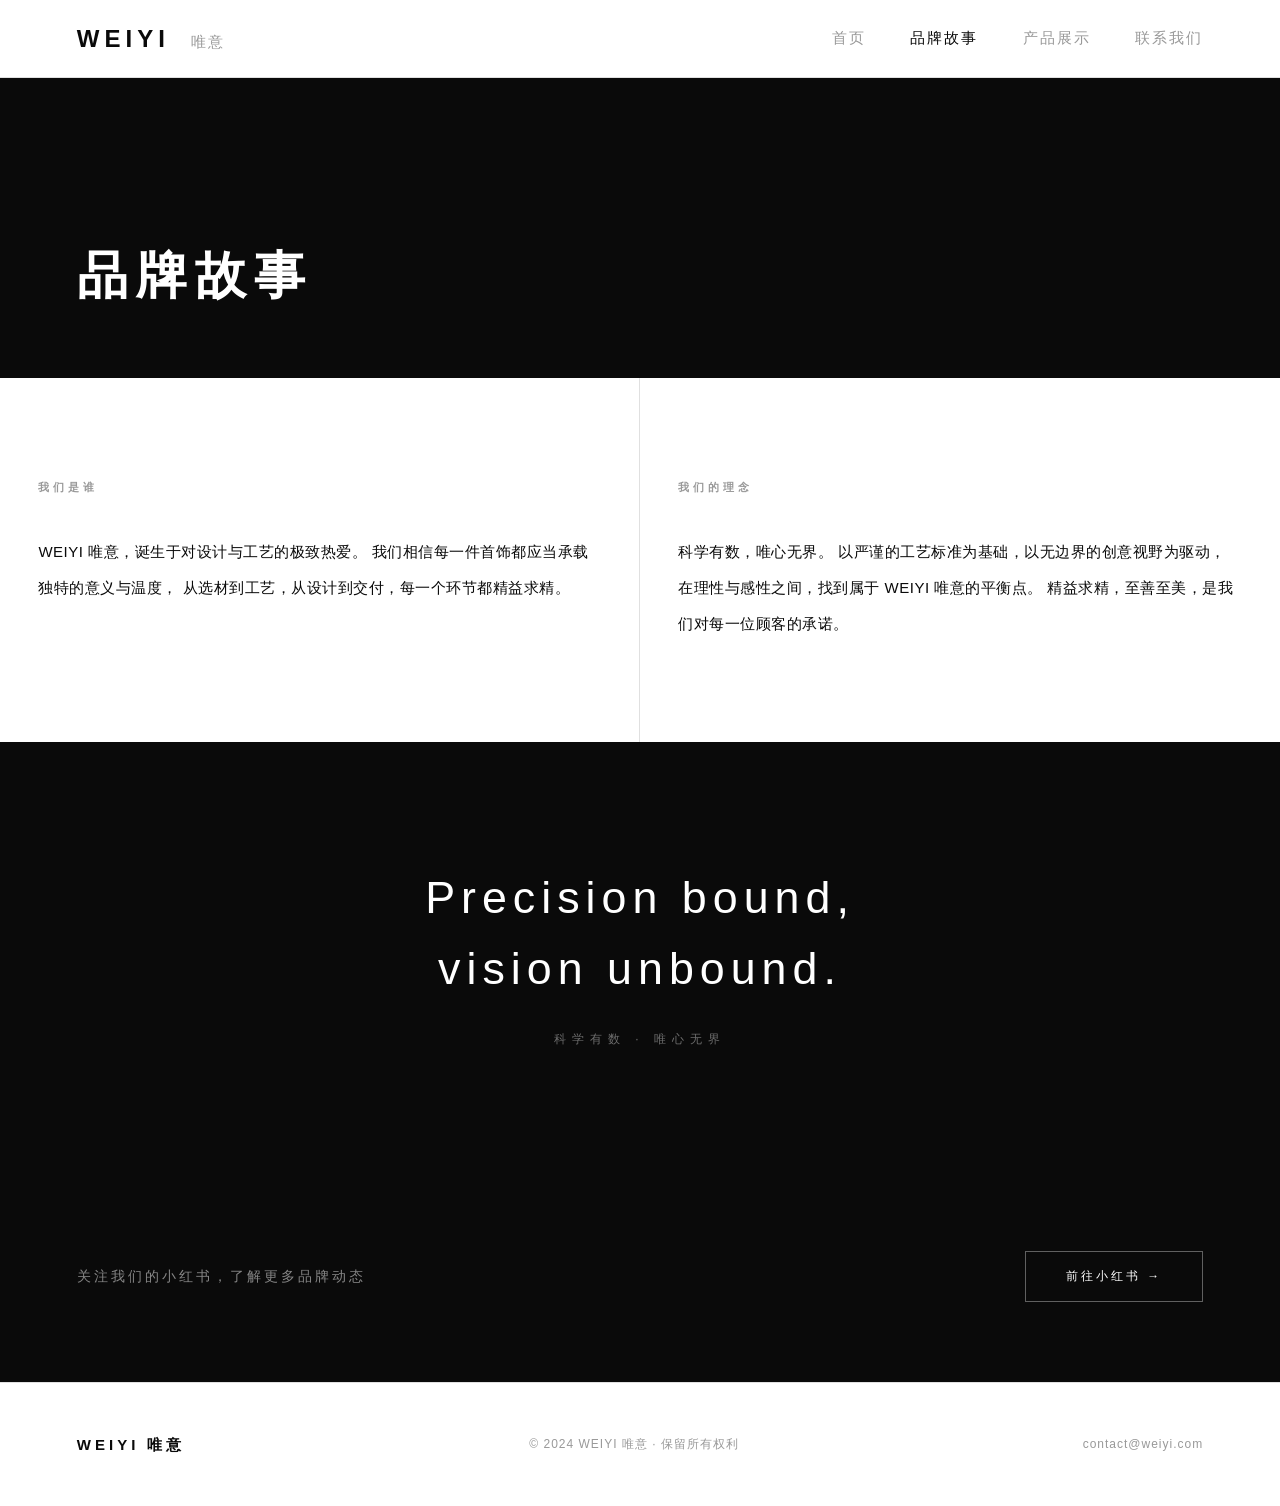
==== about.html @ a1d5ecdc "Add files via upload" ====
<!DOCTYPE html>
<html lang="zh-CN">
<head>
  <meta charset="UTF-8" />
  <meta name="viewport" content="width=device-width, initial-scale=1.0" />
  <title>品牌故事 | WEIYI 唯意</title>
  <link rel="stylesheet" href="style.css" />
</head>
<body>


  <!-- ============================================================
    导航栏
    注意：当前页为"品牌故事"，因此 about.html 的链接保留 class="active"
    其余页面的 <a> 标签不加 active
  ============================================================ -->
  <header class="nav">

    <!-- 品牌 Logo -->
    <div class="nav-logo">WEIYI <em>唯意</em></div>

    <!-- 导航链接组 -->
    <nav class="nav-links">
      <a href="index.html">首页</a>
      <a href="about.html" class="active">品牌故事</a>
      <a href="products.html">产品展示</a>
      <a href="contact.html">联系我们</a>
    </nav>

  </header>


  <main>


    <!-- ============================================================
      页面顶部横幅
      修改页面标题：修改 <h2> 内的文字
      修改背景颜色：在 style.css 的 .page-banner 里修改 background
      修改横幅高度：在 style.css 的 .page-banner 里修改 height
    ============================================================ -->
    <div class="page-banner">
      <h2>品牌故事</h2>
    </div>


    <!-- ============================================================
      品牌故事双栏文字区
      默认两栏：左栏"我们是谁" + 右栏"我们的理念"
      新增栏目：
        1. 在 style.css 的 .about-body 里将
           grid-template-columns: 1fr 1fr
           改为 repeat(3, 1fr) 即可变为三栏
        2. 在此处复制一个完整的 about-col 块并修改内容
      修改文案：直接修改各 <p> 标签内的文字
    ============================================================ -->
    <div class="about-body">

      <!-- 左栏：品牌起源 -->
      <div class="about-col">
        <!-- 栏目小标题，修改为对应主题 -->
        <h3>我们是谁</h3>
        <!-- 正文内容，替换为真实品牌起源文案 -->
        <p>
          WEIYI 唯意，诞生于对设计与工艺的极致热爱。
          我们相信每一件首饰都应当承载独特的意义与温度，
          从选材到工艺，从设计到交付，每一个环节都精益求精。
        </p>
      </div>

      <!-- 右栏：品牌理念 -->
      <div class="about-col">
        <!-- 栏目小标题 -->
        <h3>我们的理念</h3>
        <!-- 正文内容，替换为真实品牌理念文案 -->
        <p>
          科学有数，唯心无界。
          以严谨的工艺标准为基础，以无边界的创意视野为驱动，
          在理性与感性之间，找到属于 WEIYI 唯意的平衡点。
          精益求精，至善至美，是我们对每一位顾客的承诺。
        </p>
      </div>

      <!-- 新增栏目：复制上方一个完整 about-col 块粘贴到此处 -->
      <!-- 同时记得在 style.css 的 .about-body 里调整列数 -->

    </div>


    <!-- ============================================================
      Slogan 视觉强调块
      修改英文 Slogan：修改 <h2> 内的文字
      修改中文副标题：修改 <p> 内的文字
      <br> 标签用于强制换行，可根据文字长度决定是否保留
    ============================================================ -->
    <div class="slogan-block">
      <!-- 英文主 Slogan -->
      <h2>
        Precision bound,<br>
        vision unbound.
      </h2>
      <!-- 中文对应释义 -->
      <p>科学有数 · 唯心无界</p>
    </div>


    <!-- ============================================================
      小红书引导条
      修改引导文字：修改 <p> 内的文字
      修改跳转链接：修改 <a> 的 href 属性
    ============================================================ -->
    <div class="xhs-strip">
      <p>关注我们的小红书，了解更多品牌动态</p>
      <a href="https://www.xiaohongshu.com/user/profile/63bbd09d00000000260107a7"
         target="_blank">
        前往小红书 →
      </a>
    </div>


  </main>


  <!-- ============================================================
    页脚
    修改版权年份：修改 © 后面的年份
    修改联系方式：修改最后一个 <div> 内的文字
  ============================================================ -->
  <footer class="footer">
    <div class="footer-logo">WEIYI 唯意</div>
    <div>© 2024 WEIYI 唯意 · 保留所有权利</div>
    <!-- 替换为真实联系方式 -->
    <div>contact@weiyi.com</div>
  </footer>


</body>
</html>
---- style.css ----
/* ============================================================
   WEIYI 唯意 | 品牌官网样式表
   风格：黑银冷峻 · 极简高级 · 首饰品牌
   使用说明：所有颜色、字体、间距均通过顶部变量统一控制，
   修改时只需调整 :root 里的变量值即可全站生效
   ============================================================ */


/* ============================================================
   【1】全局变量
   修改这里可以快速调整全站的颜色、字体、导航高度
   ============================================================ */
:root {
  --black: #0a0a0a;          /* 主色：深黑，用于文字、背景、按钮 */
  --white: #ffffff;          /* 纯白，用于背景和反白文字 */
  --gray-light: #f4f4f4;     /* 浅灰，用于卡片背景、区块底色 */
  --gray-mid: #999999;       /* 中灰，用于副标题、占位文字 */
  --gray-border: #e0e0e0;    /* 边框灰，用于分割线和边框 */
  --nav-height: 78px;        /* 导航栏高度，修改这里会同步影响页面偏移 */
  --font: 'Helvetica Neue', Helvetica, 'PingFang SC', sans-serif; /* 全站字体 */
  --ease: all 0.4s ease;     /* 全站统一过渡动画速度，可调整秒数 */
}


/* ============================================================
   【2】基础重置
   清除浏览器默认样式，保证跨浏览器一致性
   ============================================================ */
*, *::before, *::after {
  margin: 0;
  padding: 0;
  box-sizing: border-box; /* 让 padding 不撑大元素宽度 */
}

html {
  scroll-behavior: smooth; /* 页面内锚点跳转时平滑滚动 */
}

body {
  font-family: var(--font);
  color: var(--black);
  background: var(--white);
  line-height: 1.8;
  -webkit-font-smoothing: antialiased; /* 让字体在 Mac 上渲染更细腻 */
}

a {
  text-decoration: none; /* 去掉链接下划线 */
  color: inherit;        /* 链接颜色继承父元素 */
}

img {
  display: block;    /* 去掉图片底部空白间隙 */
  max-width: 100%;   /* 图片不超出容器宽度 */
}

button {
  font-family: var(--font); /* 按钮字体统一 */
  cursor: pointer;
}


/* ============================================================
   【3】导航栏
   固定在页面顶部，始终可见
   修改 --nav-height 变量可同步调整导航栏高度
   ============================================================ */
.nav {
  position: fixed;       /* 固定定位，不随页面滚动 */
  top: 0;
  left: 0;
  width: 100%;
  height: var(--nav-height);
  background: rgba(255, 255, 255, 0.96); /* 半透明白底，配合毛玻璃效果 */
  backdrop-filter: blur(8px);            /* 毛玻璃模糊效果 */
  border-bottom: 1px solid var(--gray-border);
  display: flex;
  align-items: center;
  justify-content: space-between; /* Logo 左，导航链接右 */
  padding: 0 6%;                  /* 左右留白，修改百分比可调整页面边距 */
  z-index: 1000;                  /* 确保导航栏在所有内容之上 */
}

/* 品牌 Logo 文字 */
.nav-logo {
  font-size: 24px;
  font-weight: 700;
  letter-spacing: 5px;   /* 字间距营造高级感，可适当调整 */
  color: var(--black);
  text-transform: uppercase;
}

/* Logo 旁的中文副标题"唯意" */
.nav-logo em {
  font-style: normal;
  font-weight: 300;
  font-size: 15px;
  color: var(--gray-mid);
  letter-spacing: 2px;
  margin-left: 10px;
}

/* 导航链接 */
.nav-links a {
  font-size: 15px;
  letter-spacing: 2px;
  color: var(--gray-mid);
  text-transform: uppercase;
  margin-left: 40px;     /* 链接之间的间距，可调整 */
  transition: var(--ease);
}

/* 导航链接：悬停和当前页高亮 */
.nav-links a:hover,
.nav-links a.active {
  color: var(--black);
}

/* 页面主体向下偏移，避免被固定导航栏遮挡 */
main {
  padding-top: var(--nav-height);
}


/* ============================================================
   【4】首页 · 全屏 Hero Banner
   占满屏幕高度，文字内容靠左下角排列
   替换背景图片：在 .hero-bg 里添加 img 标签即可
   ============================================================ */
.hero {
  position: relative;
  width: 100%;
  height: calc(100vh - var(--nav-height)); /* 减去导航栏高度 */
  background: #1a1a1a;   /* 无图片时的占位背景色，有图片后可删除 */
  display: flex;
  align-items: flex-end; /* 文字内容靠底部排列 */
  overflow: hidden;
}

/* 背景图片容器 */
.hero-bg {
  position: absolute;
  inset: 0;       /* 等同于 top/right/bottom/left 全为 0 */
  overflow: hidden;
}

/* 背景图片样式（有图片时取消注释使用） */
.hero-bg img {
  width: 100%;
  height: 100%;
  object-fit: cover;  /* 图片裁剪填满容器，不变形 */
  opacity: 0.7;       /* 图片透明度，数值越小越暗，可调整 */
}

/* Hero 文字内容区 */
.hero-content {
  position: relative;
  z-index: 2;          /* 确保文字在背景图之上 */
  padding: 0 6% 8%;    /* 底部留白控制文字距底部距离 */
  color: var(--white);
}

/* Hero 主标题 */
.hero-content h1 {
  font-size: clamp(40px, 7vw, 96px); /* 响应式字号：最小40px，最大96px */
  font-weight: 600;
  letter-spacing: 12px;  /* 大字间距，营造品牌张力 */
  text-transform: uppercase;
  line-height: 1.05;
  margin-bottom: 24px;
  color: var(--white);
}

/* Hero 副标题 */
.hero-content p {
  font-size: 13px;
  font-weight: 300;
  letter-spacing: 6px;
  color: rgba(255, 255, 255, 0.55); /* 半透明白色 */
}


/* ============================================================
   【5】首页 · 品牌一句话介绍
   位于 Hero 下方，用于简短说明品牌定位
   修改 max-width 可控制文字最大宽度
   ============================================================ */
.brand-intro {
  padding: 100px 6%; /* 上下留白，营造呼吸感 */
}

.brand-intro p {
  font-size: 20px;
  font-weight: 300;   /* 细体字，配合高级感 */
  line-height: 2.2;
  letter-spacing: 1px;
  color: var(--black);
  max-width: 860px;   /* 限制文字宽度，避免一行太长 */
}


/* ============================================================
   【6】通用区块标题组
   用于各区块顶部的标题 + 英文副标题组合
   在 HTML 中使用 <div class="section-head"> 调用
   ============================================================ */
.section-head {
  padding: 0 6%;
  margin-bottom: 56px; /* 标题与内容之间的间距 */
}

/* 中文主标题 */
.section-head h2 {
  font-size: 13px;
  font-weight: 600;
  letter-spacing: 5px;
  text-transform: uppercase;
  color: var(--black);
  margin-bottom: 6px;
}

/* 英文副标题 */
.section-head span {
  font-size: 12px;
  letter-spacing: 3px;
  color: var(--gray-mid);
}


/* ============================================================
   【7】首页 · 产品轮播图
   支持左右切换和自动轮播
   修改 .carousel-item 的 height 可调整轮播图高度
   ============================================================ */
.carousel-section {
  background: var(--gray-light);
  padding: 80px 0 60px;
}

/* 轮播容器，超出部分隐藏 */
.carousel-wrap {
  position: relative;
  overflow: hidden;
}

/* 轮播滑动轨道，所有图片横向排列 */
.carousel-track {
  display: flex;
  transition: transform 0.6s cubic-bezier(0.77, 0, 0.18, 1); /* 滑动动画曲线 */
  will-change: transform;
}

/* 单张轮播图 */
.carousel-item {
  min-width: 100%;     /* 每张图占满容器宽度 */
  height: 560px;       /* 轮播图高度，可修改 */
  background: #222;    /* 无图片时的占位背景色 */
  display: flex;
  align-items: center;
  justify-content: center;
  color: var(--gray-mid);
  font-size: 13px;
  letter-spacing: 3px;
  flex-shrink: 0;      /* 防止图片被压缩 */
  overflow: hidden;
}

/* 轮播图片样式 */
.carousel-item img {
  width: 100%;
  height: 100%;
  object-fit: cover;
}

/* 轮播控制区：左右按钮 + 指示点 */
.carousel-controls {
  display: flex;
  align-items: center;
  gap: 12px;
  padding: 28px 6% 0;
}

/* 左右切换按钮 */
.carousel-btn {
  width: 48px;
  height: 48px;
  border: 1px solid var(--gray-border);
  background: transparent;
  color: var(--black);
  font-size: 18px;
  display: flex;
  align-items: center;
  justify-content: center;
  transition: var(--ease);
  flex-shrink: 0;
}

/* 按钮悬停效果：反色 */
.carousel-btn:hover {
  background: var(--black);
  color: var(--white);
  border-color: var(--black);
}

/* 指示点容器，靠右对齐 */
.carousel-dots {
  display: flex;
  gap: 8px;
  margin-left: auto; /* 推到最右侧 */
}

/* 单个指示点（线条形） */
.carousel-dots button {
  width: 32px;
  height: 2px;       /* 线条形比圆点更高级 */
  background: var(--gray-border);
  border: none;
  padding: 0;
  transition: var(--ease);
  cursor: pointer;
}

/* 当前激活的指示点 */
.carousel-dots button.active {
  background: var(--black);
}


/* ============================================================
   【8】首页 · 精选产品卡片
   3列网格布局，卡片为竖版比例（4:5）
   新增产品：在 HTML 的 picks-grid 里复制一个 pick-card 即可
   ============================================================ */
.picks-section {
  padding: 100px 6%;
}

/* 3列网格 */
.picks-grid {
  display: grid;
  grid-template-columns: repeat(3, 1fr); /* 3列，修改数字可改变列数 */
  gap: 48px 32px; /* 行间距 列间距 */
}

.pick-card {
  cursor: pointer;
}

/* 产品图片容器，竖版比例 */
.pick-card-thumb {
  width: 100%;
  aspect-ratio: 4 / 5;  /* 竖版比例，适合首饰模特图 */
  background: var(--gray-light);
  overflow: hidden;
  margin-bottom: 20px;
  display: flex;
  align-items: center;
  justify-content: center;
  color: var(--gray-mid);
  font-size: 12px;
  letter-spacing: 2px;
}

/* 产品图片 */
.pick-card-thumb img {
  width: 100%;
  height: 100%;
  object-fit: cover;
  transition: transform 0.8s cubic-bezier(0.2, 0.8, 0.2, 1);
}

/* 悬停时图片缓慢放大 */
.pick-card:hover .pick-card-thumb img {
  transform: scale(1.06);
}

/* 产品名称 */
.pick-card h3 {
  font-size: 14px;
  font-weight: 500;
  letter-spacing: 1px;
  margin-bottom: 6px;
  color: var(--black);
}

/* 产品描述 */
.pick-card p {
  font-size: 12px;
  color: var(--gray-mid);
  letter-spacing: 1px;
}


/* ============================================================
   【9】小红书引导条
   黑底白字，用于引导用户跳转小红书
   修改链接地址：在 HTML 对应的 <a> 标签里修改 href
   ============================================================ */
.xhs-strip {
  background: var(--black);
  padding: 80px 6%;
  display: flex;
  align-items: center;
  justify-content: space-between;
  gap: 40px;
}

/* 引导文字 */
.xhs-strip p {
  font-size: 14px;
  font-weight: 300;
  letter-spacing: 3px;
  color: rgba(255, 255, 255, 0.5);
}

/* 跳转按钮 */
.xhs-strip a {
  display: inline-block;
  padding: 14px 40px;
  border: 1px solid rgba(255, 255, 255, 0.35);
  color: var(--white);
  font-size: 12px;
  letter-spacing: 3px;
  text-transform: uppercase;
  white-space: nowrap;
  transition: var(--ease);
}

/* 按钮悬停：反色 */
.xhs-strip a:hover {
  background: var(--white);
  color: var(--black);
}


/* ============================================================
   【10】页脚
   三列布局：Logo · 版权信息 · 联系方式
   修改内容：在 HTML 对应的 footer 标签里修改文字
   ============================================================ */
.footer {
  border-top: 1px solid var(--gray-border);
  padding: 48px 6%;
  display: flex;
  align-items: center;
  justify-content: space-between;
  font-size: 12px;
  color: var(--gray-mid);
  letter-spacing: 1px;
}

/* 页脚 Logo */
.footer-logo {
  font-size: 15px;
  font-weight: 700;
  letter-spacing: 4px;
  color: var(--black);
}


/* ============================================================
   【11】内页通用 · 顶部横幅
   用于品牌故事、产品展示、联系我们等内页的顶部大标题区
   修改 height 可调整横幅高度
   ============================================================ */
.page-banner {
  height: 300px;
  background: var(--black);
  display: flex;
  align-items: flex-end;       /* 标题靠底部排列 */
  padding: 0 6% 56px;
}

/* 页面大标题 */
.page-banner h2 {
  font-size: clamp(28px, 4vw, 52px); /* 响应式字号 */
  font-weight: 600;
  letter-spacing: 8px;
  color: var(--white);
  text-transform: uppercase;
}


/* ============================================================
   【12】品牌故事页 · 双栏文字区
   左右各一栏，中间有分割线
   新增栏目：复制一个 about-col 并修改内容即可
   ============================================================ */
.about-body {
  display: grid;
  grid-template-columns: 1fr 1fr; /* 两列等宽 */
}

/* 单栏内容 */
.about-col {
  padding: 100px 6%;
  border-right: 1px solid var(--gray-border); /* 右侧分割线 */
}

/* 最后一栏不需要右侧分割线 */
.about-col:last-child {
  border-right: none;
}

/* 栏目小标题 */
.about-col h3 {
  font-size: 11px;
  font-weight: 600;
  letter-spacing: 4px;
  text-transform: uppercase;
  color: var(--gray-mid);
  margin-bottom: 36px;
}

/* 栏目正文 */
.about-col p {
  font-size: 15px;
  font-weight: 300;
  line-height: 2.4;
  color: var(--black);
  letter-spacing: 0.5px;
}


/* ============================================================
   【13】品牌故事页 · Slogan 视觉强调块
   黑底白字，用于突出展示品牌核心理念
   修改文字：在 HTML 对应的 slogan-block 里修改
   ============================================================ */
.slogan-block {
  background: var(--black);
  padding: 120px 6%;
  text-align: center;
}

/* Slogan 主文字 */
.slogan-block h2 {
  font-size: clamp(22px, 3.5vw, 48px);
  font-weight: 300;
  letter-spacing: 6px;
  color: var(--white);
  line-height: 1.6;
  margin-bottom: 24px;
}

/* Slogan 副文字 */
.slogan-block p {
  font-size: 12px;
  letter-spacing: 6px;
  color: rgba(255, 255, 255, 0.4);
  text-transform: uppercase;
}


/* ============================================================
   【14】产品展示页 · 分类 Tab
   点击 Tab 可筛选对应分类的产品
   新增分类：在 HTML 里添加按钮，并给产品卡片加对应 data-category
   ============================================================ */
.products-section {
  padding: 80px 6%;
}

/* Tab 容器，底部有分割线 */
.product-tabs {
  display: flex;
  border-bottom: 1px solid var(--gray-border);
  margin-bottom: 64px;
}

/* 单个 Tab 按钮 */
.product-tabs button {
  background: none;
  border: none;
  border-bottom: 2px solid transparent; /* 默认底部线透明 */
  padding: 16px 32px;
  font-size: 12px;
  letter-spacing: 2px;
  color: var(--gray-mid);
  text-transform: uppercase;
  margin-bottom: -1px; /* 覆盖容器底部分割线 */
  transition: var(--ease);
}

/* 激活和悬停状态 */
.product-tabs button.active,
.product-tabs button:hover {
  color: var(--black);
  border-bottom-color: var(--black); /* 底部黑线指示当前选中 */
}


/* ============================================================
   【15】产品展示页 · 产品网格
   4列布局，竖版图片比例
   新增产品：在 HTML 的 products-grid 里复制一个 product-item
   ============================================================ */
.products-grid {
  display: grid;
  grid-template-columns: repeat(4, 1fr); /* 4列，可修改数字 */
  gap: 48px 24px;
}

.product-item {
  cursor: pointer;
}

/* 产品图片容器 */
.product-item-thumb {
  width: 100%;
  aspect-ratio: 4 / 5;
  background: var(--gray-light);
  overflow: hidden;
  margin-bottom: 16px;
  display: flex;
  align-items: center;
  justify-content: center;
  color: var(--gray-mid);
  font-size: 11px;
  letter-spacing: 2px;
}

/* 产品图片 */
.product-item-thumb img {
  width: 100%;
  height: 100%;
  object-fit: cover;
  transition: transform 0.7s ease;
}

/* 悬停放大效果 */
.product-item:hover .product-item-thumb img {
  transform: scale(1.05);
}

/* 产品名称 */
.product-item h3 {
  font-size: 13px;
  font-weight: 500;
  letter-spacing: 1px;
  margin-bottom: 6px;
  color: var(--black);
}

/* 产品描述 */
.product-item p {
  font-size: 12px;
  color: var(--gray-mid);
  letter-spacing: 0.5px;
}


/* ============================================================
   【16】联系页 · 左右双栏布局
   左栏：联系方式信息；右栏：留言表单
   ============================================================ */
.contact-section {
  display: grid;
  grid-template-columns: 1fr 1fr; /* 左右各占一半 */
}

/* 左栏：联系信息 */
.contact-info {
  padding: 100px 6%;
  background: var(--gray-light);
  border-right: 1px solid var(--gray-border);
}

/* 联系信息和表单共用的小标题样式 */
.contact-info h3,
.contact-form h3 {
  font-size: 11px;
  font-weight: 600;
  letter-spacing: 4px;
  text-transform: uppercase;
  color: var(--gray-mid);
  margin-bottom: 48px;
}

/* 单条联系信息 */
.contact-info-item {
  margin-bottom: 36px;
}

/* 联系信息标签（如"微信"、"邮箱"） */
.contact-info-item label {
  display: block;
  font-size: 11px;
  letter-spacing: 3px;
  color: var(--gray-mid);
  text-transform: uppercase;
  margin-bottom: 8px;
}

/* 联系信息内容 */
.contact-info-item p {
  font-size: 15px;
  color: var(--black);
  letter-spacing: 1px;
}

/* 社交媒体链接区 */
.contact-social {
  margin-top: 56px;
}

.contact-social a {
  font-size: 12px;
  letter-spacing: 2px;
  color: var(--gray-mid);
  border-bottom: 1px solid var(--gray-border);
  padding-bottom: 4px;
  transition: var(--ease);
}

.contact-social a:hover {
  color: var(--black);
  border-color: var(--black);
}

/* 右栏：留言表单 */
.contact-form {
  padding: 100px 6%;
}

/* 单个表单字段 */
.form-field {
  margin-bottom: 32px;
}

/* 表单字段标签 */
.form-field label {
  display: block;
  font-size: 11px;
  letter-spacing: 2px;
  color: var(--gray-mid);
  text-transform: uppercase;
  margin-bottom: 10px;
}

/* 输入框和文本域 */
.form-field input,
.form-field textarea {
  width: 100%;
  border: none;
  border-bottom: 1px solid var(--gray-border); /* 只有底部线，极简风格 */
  padding: 12px 0;
  font-size: 14px;
  font-family: var(--font);
  color: var(--black);
  background: transparent;
  outline: none;
  transition: var(--ease);
  letter-spacing: 0.5px;
}

/* 聚焦时底部线变黑 */
.form-field input:focus,
.form-field textarea:focus {
  border-bottom-color: var(--black);
}

/* 文本域高度 */
.form-field textarea {
  height: 120px;
  resize: none; /* 禁止用户拖拽调整大小 */
}

/* 提交按钮 */
.form-submit {
  width: 100%;
  padding: 18px;
  background: var(--black);
  color: var(--white);
  border: none;
  font-size: 12px;
  letter-spacing: 4px;
  text-transform: uppercase;
  margin-top: 8px;
  transition: var(--ease);
}

.form-submit:hover {
  background: #333; /* 悬停时稍微变浅 */
}


/* ============================================================
   【17】响应式适配
   针对不同屏幕宽度调整布局
   992px：平板横屏
   768px：平板竖屏 / 大手机
   480px：小手机
   ============================================================ */

/* 平板：产品网格改为3列 */
@media (max-width: 1024px) {
  .products-grid {
    grid-template-columns: repeat(3, 1fr);
  }
}

/* 平板竖屏 / 大手机 */
@media (max-width: 768px) {
  /* 导航栏收窄 */
  .nav { padding: 0 5%; }
  .nav-links a { margin-left: 20px; font-size: 11px; }

  /* 精选产品改为2列 */
  .picks-grid { grid-template-columns: repeat(2, 1fr); gap: 32px 16px; }

  /* 品牌故事改为单列 */
  .about-body { grid-template-columns: 1fr; }
  .about-col { border-right: none; border-bottom: 1px solid var(--gray-border); padding: 60px 5%; }
  .about-col:last-child { border-bottom: none; }

  /* 产品网格改为2列 */
  .products-grid { grid-template-columns: repeat(2, 1fr); }

  /* 联系页改为单列 */
  .contact-section { grid-template-columns: 1fr; }
  .contact-info { border-right: none; border-bottom: 1px solid var(--gray-border); padding: 60px 5%; }
  .contact-form { padding: 60px 5%; }

  /* 小红书引导条改为竖向排列 */
  .xhs-strip { flex-direction: column; text-align: center; }

  /* 页脚改为竖向排列 */
  .footer { flex-direction: column; gap: 16px; text-align: center; }
}

/* 小手机 */
@media (max-width: 480px) {
  /* 精选产品改为单列 */
  .picks-grid { grid-template-columns: 1fr; }

  /* 产品网格保持2列 */
  .products-grid { grid-template-columns: repeat(2, 1fr); }

  /* Tab 按钮缩小间距 */
  .product-tabs button { padding: 14px 16px; }
}
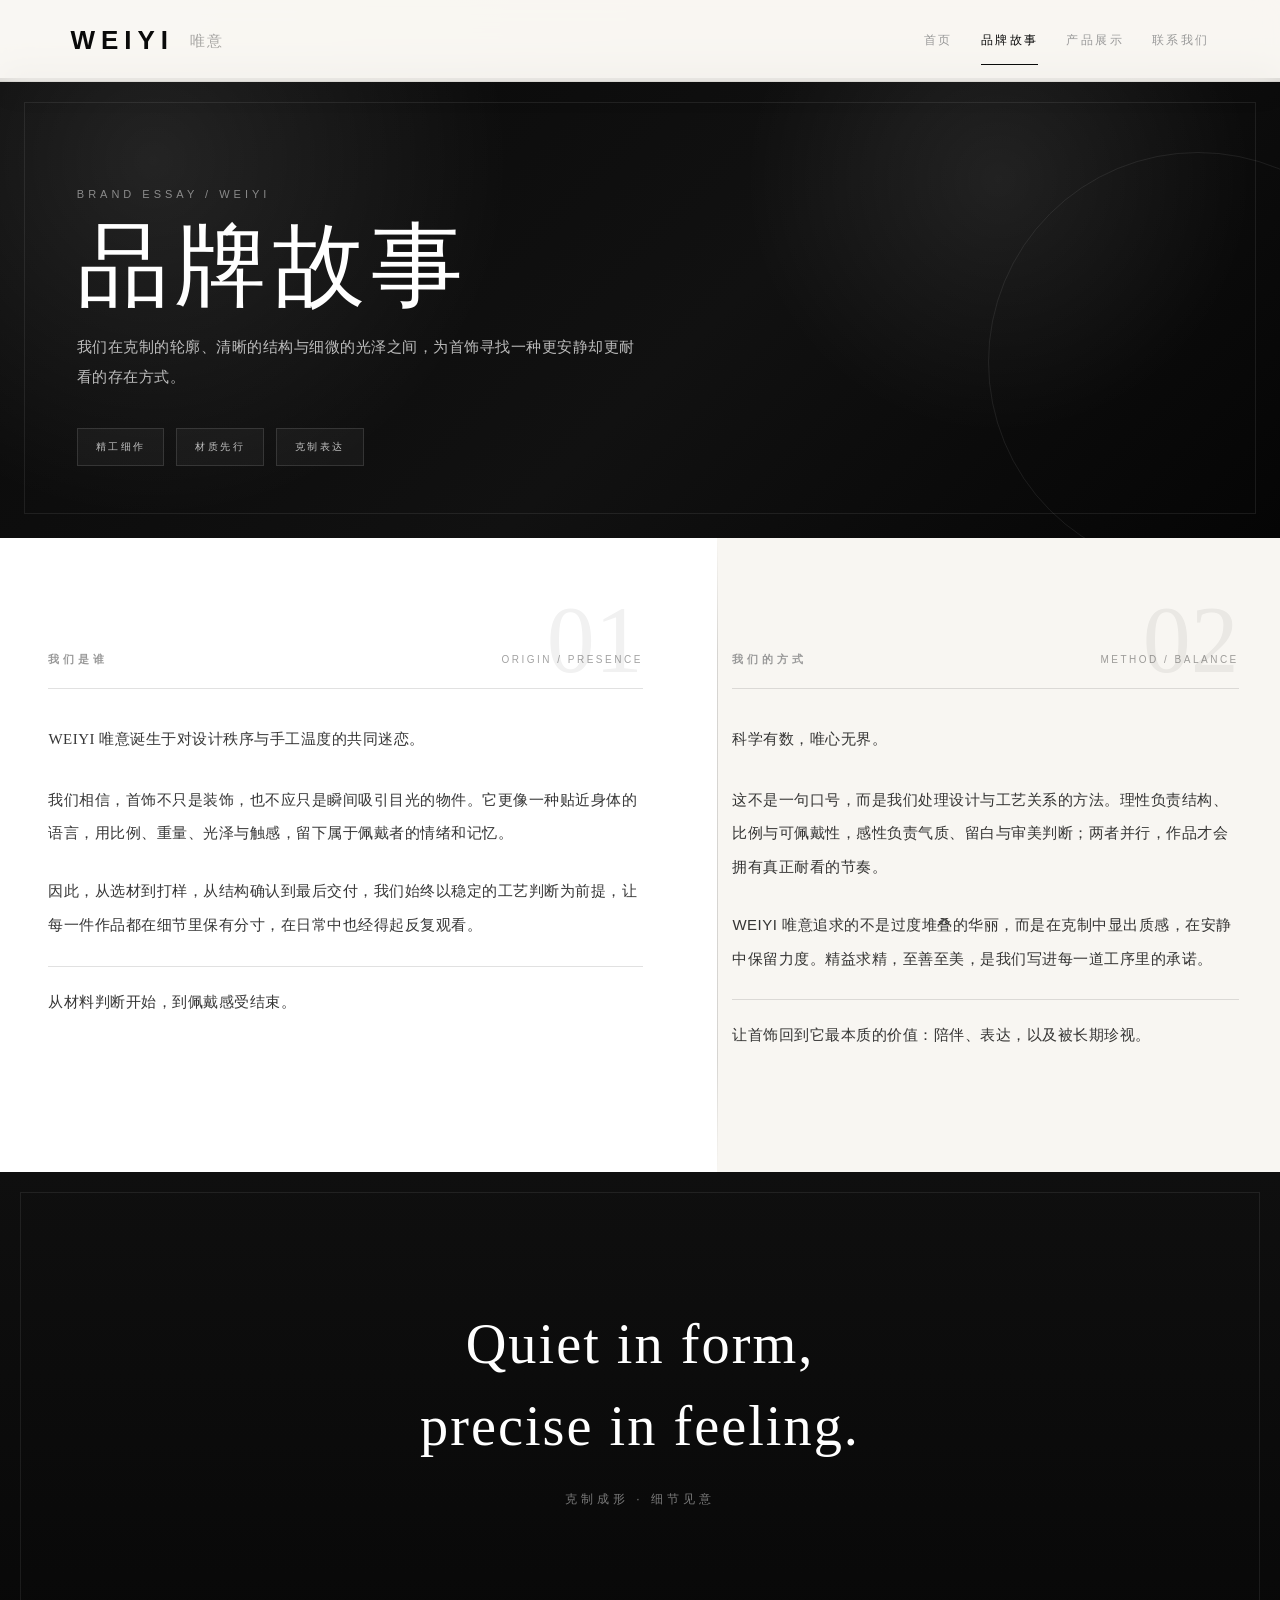
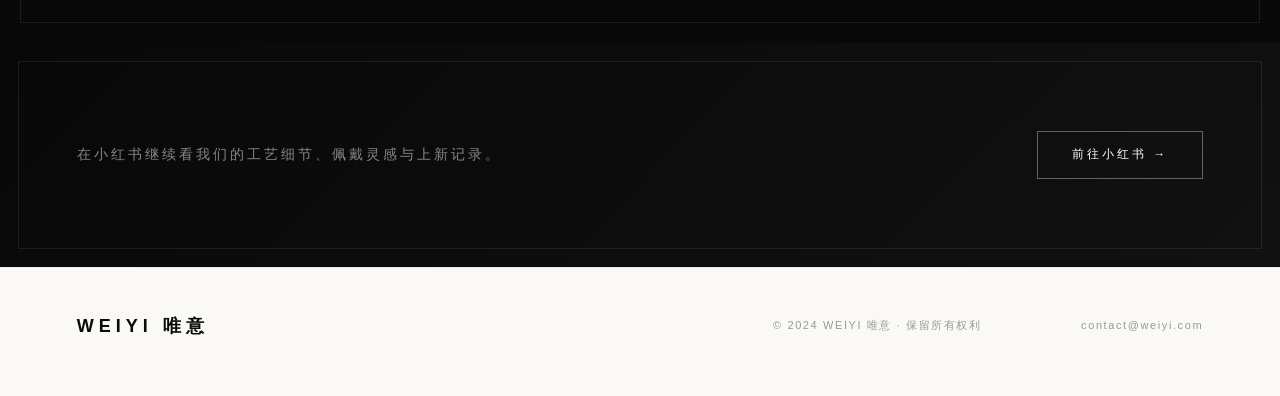
==== commit 6bea0d01: "Add files via upload" ====
--- a/about.html
+++ b/about.html
@@ -1,138 +1,110 @@
-<!DOCTYPE html>
-<html lang="zh-CN">
-<head>
-  <meta charset="UTF-8" />
-  <meta name="viewport" content="width=device-width, initial-scale=1.0" />
-  <title>品牌故事 | WEIYI 唯意</title>
-  <link rel="stylesheet" href="style.css" />
-</head>
-<body>
-
-
-  <!-- ============================================================
-    导航栏
-    注意：当前页为"品牌故事"，因此 about.html 的链接保留 class="active"
-    其余页面的 <a> 标签不加 active
-  ============================================================ -->
-  <header class="nav">
-
-    <!-- 品牌 Logo -->
-    <div class="nav-logo">WEIYI <em>唯意</em></div>
-
-    <!-- 导航链接组 -->
-    <nav class="nav-links">
-      <a href="index.html">首页</a>
-      <a href="about.html" class="active">品牌故事</a>
-      <a href="products.html">产品展示</a>
-      <a href="contact.html">联系我们</a>
-    </nav>
-
-  </header>
-
-
-  <main>
-
-
-    <!-- ============================================================
-      页面顶部横幅
-      修改页面标题：修改 <h2> 内的文字
-      修改背景颜色：在 style.css 的 .page-banner 里修改 background
-      修改横幅高度：在 style.css 的 .page-banner 里修改 height
-    ============================================================ -->
-    <div class="page-banner">
-      <h2>品牌故事</h2>
-    </div>
-
-
-    <!-- ============================================================
-      品牌故事双栏文字区
-      默认两栏：左栏"我们是谁" + 右栏"我们的理念"
-      新增栏目：
-        1. 在 style.css 的 .about-body 里将
-           grid-template-columns: 1fr 1fr
-           改为 repeat(3, 1fr) 即可变为三栏
-        2. 在此处复制一个完整的 about-col 块并修改内容
-      修改文案：直接修改各 <p> 标签内的文字
-    ============================================================ -->
-    <div class="about-body">
-
-      <!-- 左栏：品牌起源 -->
-      <div class="about-col">
-        <!-- 栏目小标题，修改为对应主题 -->
-        <h3>我们是谁</h3>
-        <!-- 正文内容，替换为真实品牌起源文案 -->
-        <p>
-          WEIYI 唯意，诞生于对设计与工艺的极致热爱。
-          我们相信每一件首饰都应当承载独特的意义与温度，
-          从选材到工艺，从设计到交付，每一个环节都精益求精。
-        </p>
-      </div>
-
-      <!-- 右栏：品牌理念 -->
-      <div class="about-col">
-        <!-- 栏目小标题 -->
-        <h3>我们的理念</h3>
-        <!-- 正文内容，替换为真实品牌理念文案 -->
-        <p>
-          科学有数，唯心无界。
-          以严谨的工艺标准为基础，以无边界的创意视野为驱动，
-          在理性与感性之间，找到属于 WEIYI 唯意的平衡点。
-          精益求精，至善至美，是我们对每一位顾客的承诺。
-        </p>
-      </div>
-
-      <!-- 新增栏目：复制上方一个完整 about-col 块粘贴到此处 -->
-      <!-- 同时记得在 style.css 的 .about-body 里调整列数 -->
-
-    </div>
-
-
-    <!-- ============================================================
-      Slogan 视觉强调块
-      修改英文 Slogan：修改 <h2> 内的文字
-      修改中文副标题：修改 <p> 内的文字
-      <br> 标签用于强制换行，可根据文字长度决定是否保留
-    ============================================================ -->
-    <div class="slogan-block">
-      <!-- 英文主 Slogan -->
-      <h2>
-        Precision bound,<br>
-        vision unbound.
-      </h2>
-      <!-- 中文对应释义 -->
-      <p>科学有数 · 唯心无界</p>
-    </div>
-
-
-    <!-- ============================================================
-      小红书引导条
-      修改引导文字：修改 <p> 内的文字
-      修改跳转链接：修改 <a> 的 href 属性
-    ============================================================ -->
-    <div class="xhs-strip">
-      <p>关注我们的小红书，了解更多品牌动态</p>
-      <a href="https://www.xiaohongshu.com/user/profile/63bbd09d00000000260107a7"
-         target="_blank">
-        前往小红书 →
-      </a>
-    </div>
-
-
-  </main>
-
-
-  <!-- ============================================================
-    页脚
-    修改版权年份：修改 © 后面的年份
-    修改联系方式：修改最后一个 <div> 内的文字
-  ============================================================ -->
-  <footer class="footer">
-    <div class="footer-logo">WEIYI 唯意</div>
-    <div>© 2024 WEIYI 唯意 · 保留所有权利</div>
-    <!-- 替换为真实联系方式 -->
-    <div>contact@weiyi.com</div>
-  </footer>
-
-
-</body>
-</html>
+<!DOCTYPE html>
+<html lang="zh-CN">
+<head>
+  <meta charset="UTF-8" />
+  <meta name="viewport" content="width=device-width, initial-scale=1.0" />
+  <title>品牌故事 | WEIYI 唯意</title>
+  <link rel="icon" href="favicon.svg" type="image/svg+xml" />
+  <link rel="stylesheet" href="style.css" />
+</head>
+<body>
+  <header class="nav" id="siteHeader"></header>
+
+  <main>
+    <div class="page-banner page-banner-about">
+      <div class="page-banner-inner">
+        <p class="page-banner-kicker" id="aboutBannerKicker"></p>
+        <h2 id="aboutBannerTitle"></h2>
+        <p class="page-banner-copy" id="aboutBannerCopy"></p>
+        <div class="page-banner-marks" id="aboutBannerMarks"></div>
+      </div>
+    </div>
+
+    <div class="about-body" id="aboutBody"></div>
+
+    <div class="slogan-block">
+      <h2 id="aboutSloganHeading"></h2>
+      <p id="aboutSloganSubheading"></p>
+    </div>
+
+    <div class="xhs-strip" id="aboutXhsStrip"></div>
+  </main>
+
+  <footer class="footer" id="siteFooter"></footer>
+
+  <script src="site-content.js"></script>
+  <script src="site.js"></script>
+  <script>
+    (function () {
+      var site = window.weiyiSite;
+      var pageContent = site.getPageContent('about');
+      var aboutBody = document.getElementById('aboutBody');
+      var aboutBannerMarks = document.getElementById('aboutBannerMarks');
+      var sloganConfig = pageContent.sloganBlock || {};
+
+      site.renderHeader('about');
+      site.renderFooter();
+      site.renderXhsStrip('aboutXhsStrip', pageContent.xhs);
+      site.setDocumentTitle(pageContent.title);
+      site.setText('aboutBannerKicker', pageContent.bannerKicker || '');
+      site.setText('aboutBannerTitle', pageContent.bannerTitle || '');
+      site.setText('aboutBannerCopy', pageContent.bannerCopy || '');
+      site.setLines('aboutSloganHeading', sloganConfig.headingLines || []);
+      site.setText('aboutSloganSubheading', sloganConfig.subheading || '');
+
+      site.clearElement(aboutBody);
+      site.clearElement(aboutBannerMarks);
+
+      (Array.isArray(pageContent.bannerMarks) ? pageContent.bannerMarks : []).forEach(function (mark) {
+        var badge = document.createElement('span');
+        badge.textContent = mark;
+        aboutBannerMarks.appendChild(badge);
+      });
+
+      (Array.isArray(pageContent.columns) ? pageContent.columns : []).forEach(function (column, index) {
+        var wrapper = document.createElement('div');
+        wrapper.className = 'about-col';
+        wrapper.setAttribute('data-index', column.index || String(index + 1).padStart(2, '0'));
+
+        var meta = document.createElement('div');
+        meta.className = 'about-col-meta';
+
+        var heading = document.createElement('h3');
+        heading.textContent = column.heading || '';
+        meta.appendChild(heading);
+
+        if (column.note) {
+          var note = document.createElement('span');
+          note.className = 'about-col-note';
+          note.textContent = column.note;
+          meta.appendChild(note);
+        }
+
+        wrapper.appendChild(meta);
+
+        if (column.lead) {
+          var lead = document.createElement('p');
+          lead.className = 'about-col-lead';
+          lead.textContent = column.lead;
+          wrapper.appendChild(lead);
+        }
+
+        (Array.isArray(column.paragraphs) ? column.paragraphs : []).forEach(function (paragraph) {
+          var text = document.createElement('p');
+          text.textContent = paragraph;
+          wrapper.appendChild(text);
+        });
+
+        if (column.footnote) {
+          var footnote = document.createElement('p');
+          footnote.className = 'about-col-footnote';
+          footnote.textContent = column.footnote;
+          wrapper.appendChild(footnote);
+        }
+
+        aboutBody.appendChild(wrapper);
+      });
+    })();
+  </script>
+</body>
+</html>
--- a/style.css
+++ b/style.css
@@ -1,96 +1,90 @@
-/* ============================================================
-   WEIYI 唯意 | 品牌官网样式表
-   风格：黑银冷峻 · 极简高级 · 首饰品牌
-   使用说明：所有颜色、字体、间距均通过顶部变量统一控制，
-   修改时只需调整 :root 里的变量值即可全站生效
-   ============================================================ */
-
-
-/* ============================================================
-   【1】全局变量
-   修改这里可以快速调整全站的颜色、字体、导航高度
-   ============================================================ */
-:root {
-  --black: #0a0a0a;          /* 主色：深黑，用于文字、背景、按钮 */
-  --white: #ffffff;          /* 纯白，用于背景和反白文字 */
-  --gray-light: #f4f4f4;     /* 浅灰，用于卡片背景、区块底色 */
-  --gray-mid: #999999;       /* 中灰，用于副标题、占位文字 */
-  --gray-border: #e0e0e0;    /* 边框灰，用于分割线和边框 */
-  --nav-height: 78px;        /* 导航栏高度，修改这里会同步影响页面偏移 */
-  --font: 'Helvetica Neue', Helvetica, 'PingFang SC', sans-serif; /* 全站字体 */
-  --ease: all 0.4s ease;     /* 全站统一过渡动画速度，可调整秒数 */
-}
-
-
-/* ============================================================
-   【2】基础重置
-   清除浏览器默认样式，保证跨浏览器一致性
-   ============================================================ */
-*, *::before, *::after {
-  margin: 0;
-  padding: 0;
-  box-sizing: border-box; /* 让 padding 不撑大元素宽度 */
-}
-
-html {
-  scroll-behavior: smooth; /* 页面内锚点跳转时平滑滚动 */
-}
+
+
+
+
+:root {
+  --black: #0a0a0a;         
+  --white: #ffffff;          
+  --gray-light: #f4f4f4;     
+  --gray-mid: #999999;      
+  --gray-border: #e0e0e0;
+  --nav-height: 78px;        
+  --font: 'Helvetica Neue', Helvetica, 'PingFang SC', sans-serif; 
+  --font-display: 'Iowan Old Style', 'Palatino Linotype', 'Book Antiqua', Georgia, serif;
+  --ease: all 0.4s ease;   
+}
+
+
+*, *::before, *::after {
+  margin: 0;
+  padding: 0;
+  box-sizing: border-box; 
+}
+
+[hidden] {
+  display: none !important;
+}
+
+html {
+  scroll-behavior: smooth; 
+}
 
 body {
   font-family: var(--font);
   color: var(--black);
   background: var(--white);
   line-height: 1.8;
-  -webkit-font-smoothing: antialiased; /* 让字体在 Mac 上渲染更细腻 */
+  -webkit-font-smoothing: antialiased; 
 }
 
 a {
-  text-decoration: none; /* 去掉链接下划线 */
-  color: inherit;        /* 链接颜色继承父元素 */
+  text-decoration: none;
+  color: inherit;        
 }
 
 img {
-  display: block;    /* 去掉图片底部空白间隙 */
-  max-width: 100%;   /* 图片不超出容器宽度 */
-}
-
-button {
-  font-family: var(--font); /* 按钮字体统一 */
-  cursor: pointer;
-}
-
-
-/* ============================================================
-   【3】导航栏
-   固定在页面顶部，始终可见
-   修改 --nav-height 变量可同步调整导航栏高度
-   ============================================================ */
+  display: block;    
+  max-width: 100%; 
+}
+
+button {
+  font-family: var(--font);
+  cursor: pointer;
+}
+
+:focus-visible {
+  outline: 2px solid var(--black);
+  outline-offset: 3px;
+}
+
+
+
 .nav {
-  position: fixed;       /* 固定定位，不随页面滚动 */
+  position: fixed;       
   top: 0;
   left: 0;
   width: 100%;
   height: var(--nav-height);
-  background: rgba(255, 255, 255, 0.96); /* 半透明白底，配合毛玻璃效果 */
-  backdrop-filter: blur(8px);            /* 毛玻璃模糊效果 */
+  background: rgba(255, 255, 255, 0.96); 
+  backdrop-filter: blur(8px);       
   border-bottom: 1px solid var(--gray-border);
   display: flex;
   align-items: center;
-  justify-content: space-between; /* Logo 左，导航链接右 */
-  padding: 0 6%;                  /* 左右留白，修改百分比可调整页面边距 */
-  z-index: 1000;                  /* 确保导航栏在所有内容之上 */
-}
-
-/* 品牌 Logo 文字 */
+  justify-content: space-between; 
+  padding: 0 6%;              
+  z-index: 1000;              
+}
+
+
 .nav-logo {
   font-size: 24px;
   font-weight: 700;
-  letter-spacing: 5px;   /* 字间距营造高级感，可适当调整 */
+  letter-spacing: 5px;   
   color: var(--black);
   text-transform: uppercase;
 }
 
-/* Logo 旁的中文副标题"唯意" */
+
 .nav-logo em {
   font-style: normal;
   font-weight: 300;
@@ -100,116 +94,103 @@
   margin-left: 10px;
 }
 
-/* 导航链接 */
+
 .nav-links a {
   font-size: 15px;
   letter-spacing: 2px;
   color: var(--gray-mid);
   text-transform: uppercase;
-  margin-left: 40px;     /* 链接之间的间距，可调整 */
+  margin-left: 40px;     
   transition: var(--ease);
 }
 
-/* 导航链接：悬停和当前页高亮 */
+
 .nav-links a:hover,
 .nav-links a.active {
   color: var(--black);
 }
 
-/* 页面主体向下偏移，避免被固定导航栏遮挡 */
+
 main {
   padding-top: var(--nav-height);
 }
 
 
-/* ============================================================
-   【4】首页 · 全屏 Hero Banner
-   占满屏幕高度，文字内容靠左下角排列
-   替换背景图片：在 .hero-bg 里添加 img 标签即可
-   ============================================================ */
+
 .hero {
   position: relative;
   width: 100%;
-  height: calc(100vh - var(--nav-height)); /* 减去导航栏高度 */
-  background: #1a1a1a;   /* 无图片时的占位背景色，有图片后可删除 */
+  height: calc(100vh - var(--nav-height));
+  background: #1a1a1a;  
   display: flex;
-  align-items: flex-end; /* 文字内容靠底部排列 */
+  align-items: flex-end; 
   overflow: hidden;
 }
 
-/* 背景图片容器 */
+
 .hero-bg {
   position: absolute;
-  inset: 0;       /* 等同于 top/right/bottom/left 全为 0 */
+  inset: 0;       
   overflow: hidden;
 }
 
-/* 背景图片样式（有图片时取消注释使用） */
+
 .hero-bg img {
   width: 100%;
   height: 100%;
-  object-fit: cover;  /* 图片裁剪填满容器，不变形 */
-  opacity: 0.7;       /* 图片透明度，数值越小越暗，可调整 */
-}
-
-/* Hero 文字内容区 */
+  object-fit: cover;
+  opacity: 0.7;     
+}
+
+
 .hero-content {
   position: relative;
-  z-index: 2;          /* 确保文字在背景图之上 */
-  padding: 0 6% 8%;    /* 底部留白控制文字距底部距离 */
+  z-index: 2;        
+  padding: 0 6% 8%;    
   color: var(--white);
 }
 
-/* Hero 主标题 */
+
 .hero-content h1 {
-  font-size: clamp(40px, 7vw, 96px); /* 响应式字号：最小40px，最大96px */
+  font-size: clamp(40px, 7vw, 96px); 
   font-weight: 600;
-  letter-spacing: 12px;  /* 大字间距，营造品牌张力 */
+  letter-spacing: 12px; 
   text-transform: uppercase;
   line-height: 1.05;
   margin-bottom: 24px;
   color: var(--white);
 }
 
-/* Hero 副标题 */
+
 .hero-content p {
   font-size: 13px;
   font-weight: 300;
   letter-spacing: 6px;
-  color: rgba(255, 255, 255, 0.55); /* 半透明白色 */
-}
-
-
-/* ============================================================
-   【5】首页 · 品牌一句话介绍
-   位于 Hero 下方，用于简短说明品牌定位
-   修改 max-width 可控制文字最大宽度
-   ============================================================ */
+  color: rgba(255, 255, 255, 0.55);
+}
+
+
+
 .brand-intro {
-  padding: 100px 6%; /* 上下留白，营造呼吸感 */
+  padding: 100px 6%; 
 }
 
 .brand-intro p {
   font-size: 20px;
-  font-weight: 300;   /* 细体字，配合高级感 */
+  font-weight: 300;   
   line-height: 2.2;
   letter-spacing: 1px;
   color: var(--black);
-  max-width: 860px;   /* 限制文字宽度，避免一行太长 */
-}
-
-
-/* ============================================================
-   【6】通用区块标题组
-   用于各区块顶部的标题 + 英文副标题组合
-   在 HTML 中使用 <div class="section-head"> 调用
-   ============================================================ */
+  max-width: 860px;   
+}
+
+
 .section-head {
   padding: 0 6%;
-  margin-bottom: 56px; /* 标题与内容之间的间距 */
-}
-
-/* 中文主标题 */
+  margin-bottom: 56px;
+}
+
+
 .section-head h2 {
   font-size: 13px;
   font-weight: 600;
@@ -219,7 +200,7 @@
   margin-bottom: 6px;
 }
 
-/* 英文副标题 */
+
 .section-head span {
   font-size: 12px;
   letter-spacing: 3px;
@@ -227,52 +208,69 @@
 }
 
 
-/* ============================================================
-   【7】首页 · 产品轮播图
-   支持左右切换和自动轮播
-   修改 .carousel-item 的 height 可调整轮播图高度
-   ============================================================ */
+
 .carousel-section {
   background: var(--gray-light);
   padding: 80px 0 60px;
 }
 
-/* 轮播容器，超出部分隐藏 */
-.carousel-wrap {
-  position: relative;
-  overflow: hidden;
-}
-
-/* 轮播滑动轨道，所有图片横向排列 */
+
+.carousel-wrap {
+  position: relative;
+  overflow: hidden;
+}
+
+
+.empty-state {
+  border: 1px dashed var(--gray-border);
+  background: var(--white);
+  color: var(--gray-mid);
+  font-size: 12px;
+  letter-spacing: 1px;
+  line-height: 2;
+  padding: 24px;
+}
+
+
+.empty-state-inline {
+  margin: 0 6%;
+  min-height: 240px;
+  display: flex;
+  align-items: center;
+  justify-content: center;
+  text-align: center;
+}
+
+
 .carousel-track {
   display: flex;
-  transition: transform 0.6s cubic-bezier(0.77, 0, 0.18, 1); /* 滑动动画曲线 */
+  transition: transform 0.6s cubic-bezier(0.77, 0, 0.18, 1); 
   will-change: transform;
 }
 
-/* 单张轮播图 */
+
 .carousel-item {
-  min-width: 100%;     /* 每张图占满容器宽度 */
-  height: 560px;       /* 轮播图高度，可修改 */
-  background: #222;    /* 无图片时的占位背景色 */
+  min-width: 100%;     
+  height: 560px;       
+  background: #222;    
   display: flex;
   align-items: center;
   justify-content: center;
   color: var(--gray-mid);
   font-size: 13px;
   letter-spacing: 3px;
-  flex-shrink: 0;      /* 防止图片被压缩 */
+  flex-shrink: 0;    
   overflow: hidden;
 }
 
-/* 轮播图片样式 */
+
 .carousel-item img {
   width: 100%;
   height: 100%;
   object-fit: cover;
 }
 
-/* 轮播控制区：左右按钮 + 指示点 */
+
 .carousel-controls {
   display: flex;
   align-items: center;
@@ -280,7 +278,7 @@
   padding: 28px 6% 0;
 }
 
-/* 左右切换按钮 */
+
 .carousel-btn {
   width: 48px;
   height: 48px;
@@ -295,24 +293,30 @@
   flex-shrink: 0;
 }
 
-/* 按钮悬停效果：反色 */
-.carousel-btn:hover {
-  background: var(--black);
-  color: var(--white);
-  border-color: var(--black);
-}
-
-/* 指示点容器，靠右对齐 */
+
+.carousel-btn:hover {
+  background: var(--black);
+  color: var(--white);
+  border-color: var(--black);
+}
+
+.carousel-btn:focus-visible {
+  background: var(--black);
+  color: var(--white);
+  border-color: var(--black);
+}
+
+
 .carousel-dots {
   display: flex;
   gap: 8px;
-  margin-left: auto; /* 推到最右侧 */
-}
-
-/* 单个指示点（线条形） */
+  margin-left: auto; 
+}
+
+
 .carousel-dots button {
   width: 32px;
-  height: 2px;       /* 线条形比圆点更高级 */
+  height: 2px;    
   background: var(--gray-border);
   border: none;
   padding: 0;
@@ -320,36 +324,36 @@
   cursor: pointer;
 }
 
-/* 当前激活的指示点 */
-.carousel-dots button.active {
-  background: var(--black);
-}
-
-
-/* ============================================================
-   【8】首页 · 精选产品卡片
-   3列网格布局，卡片为竖版比例（4:5）
-   新增产品：在 HTML 的 picks-grid 里复制一个 pick-card 即可
-   ============================================================ */
-.picks-section {
-  padding: 100px 6%;
-}
-
-/* 3列网格 */
+
+.carousel-dots button.active {
+  background: var(--black);
+}
+
+.carousel-dots button:focus-visible {
+  background: var(--black);
+}
+
+
+
+.picks-section {
+  padding: 100px 6%;
+}
+
+
 .picks-grid {
   display: grid;
-  grid-template-columns: repeat(3, 1fr); /* 3列，修改数字可改变列数 */
-  gap: 48px 32px; /* 行间距 列间距 */
+  grid-template-columns: repeat(3, 1fr); 
+  gap: 48px 32px;
 }
 
 .pick-card {
   cursor: pointer;
 }
 
-/* 产品图片容器，竖版比例 */
+
 .pick-card-thumb {
   width: 100%;
-  aspect-ratio: 4 / 5;  /* 竖版比例，适合首饰模特图 */
+  aspect-ratio: 4 / 5;  
   background: var(--gray-light);
   overflow: hidden;
   margin-bottom: 20px;
@@ -361,7 +365,7 @@
   letter-spacing: 2px;
 }
 
-/* 产品图片 */
+
 .pick-card-thumb img {
   width: 100%;
   height: 100%;
@@ -369,12 +373,16 @@
   transition: transform 0.8s cubic-bezier(0.2, 0.8, 0.2, 1);
 }
 
-/* 悬停时图片缓慢放大 */
-.pick-card:hover .pick-card-thumb img {
-  transform: scale(1.06);
-}
-
-/* 产品名称 */
+
+.pick-card:hover .pick-card-thumb img {
+  transform: scale(1.06);
+}
+
+.pick-card:focus-visible .pick-card-thumb img {
+  transform: scale(1.06);
+}
+
+
 .pick-card h3 {
   font-size: 14px;
   font-weight: 500;
@@ -383,19 +391,21 @@
   color: var(--black);
 }
 
-/* 产品描述 */
-.pick-card p {
-  font-size: 12px;
-  color: var(--gray-mid);
-  letter-spacing: 1px;
-}
-
-
-/* ============================================================
-   【9】小红书引导条
-   黑底白字，用于引导用户跳转小红书
-   修改链接地址：在 HTML 对应的 <a> 标签里修改 href
-   ============================================================ */
+
+.pick-card p {
+  font-size: 12px;
+  color: var(--gray-mid);
+  letter-spacing: 1px;
+}
+
+
+.picks-empty,
+.products-empty {
+  margin-top: 24px;
+}
+
+
+
 .xhs-strip {
   background: var(--black);
   padding: 80px 6%;
@@ -433,11 +443,7 @@
 }
 
 
-/* ============================================================
-   【10】页脚
-   三列布局：Logo · 版权信息 · 联系方式
-   修改内容：在 HTML 对应的 footer 标签里修改文字
-   ============================================================ */
+
 .footer {
   border-top: 1px solid var(--gray-border);
   padding: 48px 6%;
@@ -449,7 +455,7 @@
   letter-spacing: 1px;
 }
 
-/* 页脚 Logo */
+
 .footer-logo {
   font-size: 15px;
   font-weight: 700;
@@ -458,20 +464,18 @@
 }
 
 
-/* ============================================================
-   【11】内页通用 · 顶部横幅
-   用于品牌故事、产品展示、联系我们等内页的顶部大标题区
-   修改 height 可调整横幅高度
-   ============================================================ */
-.page-banner {
-  height: 300px;
-  background: var(--black);
-  display: flex;
+
+.page-banner {
+  height: 300px;
+  background: var(--black);
+  display: flex;
+  position: relative;
+  overflow: hidden;
   align-items: flex-end;       /* 标题靠底部排列 */
   padding: 0 6% 56px;
 }
 
-/* 页面大标题 */
+
 .page-banner h2 {
   font-size: clamp(28px, 4vw, 52px); /* 响应式字号 */
   font-weight: 600;
@@ -481,13 +485,94 @@
 }
 
 
-/* ============================================================
-   【12】品牌故事页 · 双栏文字区
-   左右各一栏，中间有分割线
-   新增栏目：复制一个 about-col 并修改内容即可
-   ============================================================ */
-.about-body {
-  display: grid;
+.page-banner-about {
+  min-height: 460px;
+  height: auto;
+  padding: 96px 6% 72px;
+  background:
+    radial-gradient(circle at 12% 18%, rgba(255, 255, 255, 0.1), transparent 30%),
+    radial-gradient(circle at 78% 22%, rgba(255, 255, 255, 0.08), transparent 24%),
+    linear-gradient(135deg, #090909 0%, #111111 55%, #050505 100%);
+}
+
+.page-banner-about::before,
+.page-banner-about::after {
+  content: '';
+  position: absolute;
+  pointer-events: none;
+}
+
+.page-banner-about::before {
+  inset: 24px;
+  border: 1px solid rgba(255, 255, 255, 0.08);
+}
+
+.page-banner-about::after {
+  width: min(44vw, 420px);
+  height: min(44vw, 420px);
+  right: -10%;
+  top: 16%;
+  border-radius: 50%;
+  border: 1px solid rgba(255, 255, 255, 0.08);
+}
+
+.page-banner-inner {
+  position: relative;
+  z-index: 1;
+  width: 100%;
+  max-width: 860px;
+}
+
+.page-banner-kicker {
+  font-size: 11px;
+  font-weight: 500;
+  letter-spacing: 4px;
+  text-transform: uppercase;
+  color: rgba(255, 255, 255, 0.48);
+  margin-bottom: 18px;
+}
+
+.page-banner-about h2 {
+  font-family: var(--font-display);
+  font-size: clamp(44px, 8vw, 92px);
+  font-weight: 500;
+  letter-spacing: 6px;
+  line-height: 0.95;
+  text-transform: none;
+}
+
+.page-banner-copy {
+  max-width: 560px;
+  margin-top: 22px;
+  font-size: 15px;
+  line-height: 2;
+  letter-spacing: 0.5px;
+  color: rgba(255, 255, 255, 0.72);
+}
+
+.page-banner-marks {
+  display: flex;
+  flex-wrap: wrap;
+  gap: 12px;
+  margin-top: 36px;
+}
+
+.page-banner-marks span {
+  display: inline-flex;
+  align-items: center;
+  min-height: 38px;
+  padding: 0 18px;
+  border: 1px solid rgba(255, 255, 255, 0.12);
+  background: rgba(255, 255, 255, 0.04);
+  color: rgba(255, 255, 255, 0.72);
+  font-size: 10px;
+  letter-spacing: 2.4px;
+  text-transform: uppercase;
+}
+
+.about-body {
+  position: relative;
+  display: grid;
   grid-template-columns: 1fr 1fr; /* 两列等宽 */
 }
 
@@ -513,27 +598,113 @@
 }
 
 /* 栏目正文 */
-.about-col p {
-  font-size: 15px;
-  font-weight: 300;
-  line-height: 2.4;
-  color: var(--black);
-  letter-spacing: 0.5px;
-}
-
-
-/* ============================================================
-   【13】品牌故事页 · Slogan 视觉强调块
-   黑底白字，用于突出展示品牌核心理念
-   修改文字：在 HTML 对应的 slogan-block 里修改
-   ============================================================ */
-.slogan-block {
+.about-col p {
+  font-size: 15px;
+  font-weight: 300;
+  line-height: 2.4;
+  color: var(--black);
+  letter-spacing: 0.5px;
+}
+
+.about-col p + p {
+  margin-top: 24px;
+}
+
+
+
+.about-body {
+  grid-template-columns: minmax(0, 1.08fr) minmax(0, 0.92fr);
+  background: linear-gradient(90deg, #ffffff 0%, #ffffff 56%, #f8f6f2 56%, #f8f6f2 100%);
+}
+
+.about-body::before {
+  content: '';
+  position: absolute;
+  top: 0;
+  bottom: 0;
+  left: 56%;
+  width: 1px;
+  background: linear-gradient(180deg, transparent 0%, rgba(10, 10, 10, 0.14) 18%, rgba(10, 10, 10, 0.14) 82%, transparent 100%);
+}
+
+.about-col {
+  position: relative;
+  padding: 112px 7% 120px;
+  min-height: 560px;
+  border-right: none;
+}
+
+.about-col::before {
+  content: attr(data-index);
+  position: absolute;
+  top: 54px;
+  right: 7%;
+  font-family: var(--font-display);
+  font-size: clamp(60px, 8vw, 96px);
+  line-height: 1;
+  color: rgba(10, 10, 10, 0.06);
+}
+
+.about-col-meta {
+  position: relative;
+  z-index: 1;
+  display: flex;
+  align-items: center;
+  justify-content: space-between;
+  gap: 24px;
+  margin-bottom: 34px;
+  padding-bottom: 18px;
+  border-bottom: 1px solid rgba(10, 10, 10, 0.12);
+}
+
+.about-col h3 {
+  margin-bottom: 0;
+}
+
+.about-col-note {
+  font-size: 10px;
+  letter-spacing: 2.5px;
+  text-transform: uppercase;
+  color: rgba(10, 10, 10, 0.38);
+}
+
+.about-col-lead {
+  position: relative;
+  z-index: 1;
+  max-width: 14ch;
+  margin-bottom: 26px;
+  font-family: var(--font-display);
+  font-size: clamp(28px, 3vw, 44px);
+  line-height: 1.38;
+  letter-spacing: 0.2px;
+  color: var(--black);
+}
+
+.about-col p {
+  position: relative;
+  z-index: 1;
+  max-width: 38rem;
+  line-height: 2.25;
+  color: rgba(10, 10, 10, 0.82);
+}
+
+.about-col-footnote {
+  margin-top: 44px;
+  padding-top: 18px;
+  border-top: 1px solid rgba(10, 10, 10, 0.12);
+  font-size: 11px;
+  letter-spacing: 1.8px;
+  text-transform: uppercase;
+  color: rgba(10, 10, 10, 0.48);
+}
+
+.slogan-block {
   background: var(--black);
   padding: 120px 6%;
   text-align: center;
 }
 
-/* Slogan 主文字 */
+
 .slogan-block h2 {
   font-size: clamp(22px, 3.5vw, 48px);
   font-weight: 300;
@@ -543,7 +714,7 @@
   margin-bottom: 24px;
 }
 
-/* Slogan 副文字 */
+
 .slogan-block p {
   font-size: 12px;
   letter-spacing: 6px;
@@ -552,12 +723,40 @@
 }
 
 
-/* ============================================================
-   【14】产品展示页 · 分类 Tab
-   点击 Tab 可筛选对应分类的产品
-   新增分类：在 HTML 里添加按钮，并给产品卡片加对应 data-category
-   ============================================================ */
-.products-section {
+
+.slogan-block {
+  position: relative;
+  background: linear-gradient(180deg, #0f0f0f 0%, #080808 100%);
+  padding: 132px 6%;
+  overflow: hidden;
+}
+
+.slogan-block::before {
+  content: '';
+  position: absolute;
+  inset: 20px;
+  border: 1px solid rgba(255, 255, 255, 0.08);
+}
+
+.slogan-block h2 {
+  position: relative;
+  z-index: 1;
+  font-family: var(--font-display);
+  font-size: clamp(30px, 4.4vw, 62px);
+  font-weight: 400;
+  letter-spacing: 2px;
+  line-height: 1.45;
+  margin-bottom: 22px;
+}
+
+.slogan-block p {
+  position: relative;
+  z-index: 1;
+  letter-spacing: 4px;
+  color: rgba(255, 255, 255, 0.46);
+}
+
+.products-section {
   padding: 80px 6%;
 }
 
@@ -572,13 +771,13 @@
 .product-tabs button {
   background: none;
   border: none;
-  border-bottom: 2px solid transparent; /* 默认底部线透明 */
+  border-bottom: 2px solid transparent; 
   padding: 16px 32px;
   font-size: 12px;
   letter-spacing: 2px;
   color: var(--gray-mid);
   text-transform: uppercase;
-  margin-bottom: -1px; /* 覆盖容器底部分割线 */
+  margin-bottom: -1px; 
   transition: var(--ease);
 }
 
@@ -590,11 +789,7 @@
 }
 
 
-/* ============================================================
-   【15】产品展示页 · 产品网格
-   4列布局，竖版图片比例
-   新增产品：在 HTML 的 products-grid 里复制一个 product-item
-   ============================================================ */
+
 .products-grid {
   display: grid;
   grid-template-columns: repeat(4, 1fr); /* 4列，可修改数字 */
@@ -606,10 +801,11 @@
 }
 
 /* 产品图片容器 */
-.product-item-thumb {
-  width: 100%;
-  aspect-ratio: 4 / 5;
-  background: var(--gray-light);
+.product-item-thumb {
+  position: relative;
+  width: 100%;
+  aspect-ratio: 4 / 5;
+  background: var(--gray-light);
   overflow: hidden;
   margin-bottom: 16px;
   display: flex;
@@ -629,44 +825,308 @@
 }
 
 /* 悬停放大效果 */
-.product-item:hover .product-item-thumb img {
-  transform: scale(1.05);
-}
+.product-item:hover .product-item-thumb img {
+  transform: scale(1.05);
+}
+
+.product-item:focus-visible .product-item-thumb img {
+  transform: scale(1.05);
+}
 
 /* 产品名称 */
-.product-item h3 {
-  font-size: 13px;
-  font-weight: 500;
-  letter-spacing: 1px;
-  margin-bottom: 6px;
-  color: var(--black);
-}
-
-/* 产品描述 */
-.product-item p {
-  font-size: 12px;
-  color: var(--gray-mid);
-  letter-spacing: 0.5px;
-}
-
-
-/* ============================================================
-   【16】联系页 · 左右双栏布局
-   左栏：联系方式信息；右栏：留言表单
-   ============================================================ */
+.product-item h3 {
+  font-size: 13px;
+  font-weight: 500;
+  letter-spacing: 1px;
+  margin-bottom: 6px;
+  color: var(--black);
+}
+
+/* 产品描述 */
+.product-item p {
+  font-size: 12px;
+  color: var(--gray-mid);
+  letter-spacing: 0.5px;
+}
+
+.product-badge {
+  position: absolute;
+  top: 14px;
+  left: 14px;
+  display: inline-flex;
+  align-items: center;
+  justify-content: center;
+  min-height: 28px;
+  padding: 4px 10px;
+  background: rgba(10, 10, 10, 0.82);
+  color: var(--white);
+  font-size: 10px;
+  letter-spacing: 2px;
+  text-transform: uppercase;
+}
+
+.product-link {
+  display: inline-flex;
+  align-items: center;
+  margin-top: 14px;
+  font-size: 11px;
+  color: var(--black);
+  letter-spacing: 2px;
+  text-transform: uppercase;
+  border-bottom: 1px solid var(--gray-border);
+  padding-bottom: 4px;
+  transition: var(--ease);
+}
+
+.product-link:hover {
+  border-bottom-color: var(--black);
+}
+
+.product-link:focus-visible {
+  border-bottom-color: var(--black);
+}
+
+.product-detail-section {
+  padding: 80px 6% 100px;
+}
+
+.product-detail-empty {
+  max-width: 760px;
+  margin: 0 auto;
+}
+
+.product-detail-inline-link {
+  display: inline-flex;
+  margin-top: 16px;
+  font-size: 12px;
+  color: var(--black);
+  letter-spacing: 2px;
+  text-transform: uppercase;
+  border-bottom: 1px solid var(--gray-border);
+  padding-bottom: 4px;
+}
+
+.product-detail-layout {
+  display: grid;
+  grid-template-columns: minmax(0, 1.15fr) minmax(320px, 0.85fr);
+  gap: 56px;
+  align-items: start;
+}
+
+.product-detail-media {
+  min-width: 0;
+}
+
+.product-detail-main-image {
+  width: 100%;
+  aspect-ratio: 4 / 5;
+  background: var(--gray-light);
+  overflow: hidden;
+  display: flex;
+  align-items: center;
+  justify-content: center;
+  color: var(--gray-mid);
+  font-size: 12px;
+  letter-spacing: 2px;
+  text-align: center;
+  padding: 24px;
+}
+
+.product-detail-main-image img {
+  width: 100%;
+  height: 100%;
+  object-fit: cover;
+}
+
+.product-detail-image-fallback {
+  display: flex;
+  align-items: center;
+  justify-content: center;
+  width: 100%;
+  height: 100%;
+}
+
+.product-detail-thumbs {
+  display: grid;
+  grid-template-columns: repeat(auto-fit, minmax(88px, 1fr));
+  gap: 12px;
+  margin-top: 16px;
+}
+
+.product-detail-thumb {
+  border: 1px solid var(--gray-border);
+  background: var(--white);
+  padding: 0;
+  aspect-ratio: 1 / 1;
+  overflow: hidden;
+  cursor: pointer;
+  transition: var(--ease);
+}
+
+.product-detail-thumb img {
+  width: 100%;
+  height: 100%;
+  object-fit: cover;
+  display: block;
+}
+
+.product-detail-thumb:hover,
+.product-detail-thumb.active {
+  border-color: var(--black);
+  transform: translateY(-1px);
+}
+
+.product-detail-panel {
+  position: sticky;
+  top: calc(var(--nav-height) + 32px);
+}
+
+.product-detail-badge {
+  display: inline-flex;
+  align-items: center;
+  justify-content: center;
+  min-height: 28px;
+  padding: 4px 10px;
+  background: rgba(10, 10, 10, 0.82);
+  color: var(--white);
+  font-size: 10px;
+  letter-spacing: 2px;
+  text-transform: uppercase;
+  margin-bottom: 18px;
+}
+
+.product-detail-category {
+  font-size: 11px;
+  color: var(--gray-mid);
+  letter-spacing: 3px;
+  text-transform: uppercase;
+  margin-bottom: 16px;
+}
+
+.product-detail-title {
+  font-size: clamp(28px, 4vw, 48px);
+  font-weight: 500;
+  line-height: 1.15;
+  margin-bottom: 20px;
+}
+
+.product-detail-description {
+  font-size: 15px;
+  color: var(--gray-mid);
+  line-height: 2;
+}
+
+.product-detail-actions {
+  display: flex;
+  flex-wrap: wrap;
+  gap: 12px;
+  margin-top: 32px;
+}
+
+.product-detail-button {
+  display: inline-flex;
+  align-items: center;
+  justify-content: center;
+  min-height: 48px;
+  padding: 0 24px;
+  border: 1px solid var(--gray-border);
+  color: var(--black);
+  font-size: 11px;
+  letter-spacing: 2px;
+  text-transform: uppercase;
+  transition: var(--ease);
+}
+
+.product-detail-button:hover {
+  border-color: var(--black);
+}
+
+.product-detail-button-primary {
+  background: var(--black);
+  color: var(--white);
+  border-color: var(--black);
+}
+
+.product-detail-button-primary:hover {
+  background: #333;
+  border-color: #333;
+}
+
+.product-detail-meta {
+  display: grid;
+  grid-template-columns: repeat(2, minmax(0, 1fr));
+  gap: 18px 16px;
+  margin-top: 36px;
+  padding-top: 28px;
+  border-top: 1px solid var(--gray-border);
+}
+
+.product-detail-meta-item label {
+  display: block;
+  font-size: 10px;
+  color: var(--gray-mid);
+  letter-spacing: 2px;
+  text-transform: uppercase;
+  margin-bottom: 8px;
+}
+
+.product-detail-meta-item p {
+  font-size: 13px;
+  color: var(--black);
+  line-height: 1.8;
+}
+
+.product-detail-content {
+  margin-top: 56px;
+  display: grid;
+  gap: 24px;
+}
+
+.product-detail-block {
+  border-top: 1px solid var(--gray-border);
+  padding-top: 24px;
+}
+
+.product-detail-block h3 {
+  font-size: 12px;
+  font-weight: 600;
+  letter-spacing: 3px;
+  text-transform: uppercase;
+  margin-bottom: 16px;
+}
+
+.product-detail-block p,
+.product-detail-list li {
+  font-size: 14px;
+  color: var(--gray-mid);
+  line-height: 2;
+}
+
+.product-detail-list {
+  list-style: none;
+  display: grid;
+  gap: 10px;
+}
+
+.product-related-section {
+  padding-top: 0;
+}
+
+
+
 .contact-section {
   display: grid;
-  grid-template-columns: 1fr 1fr; /* 左右各占一半 */
-}
-
-/* 左栏：联系信息 */
+  grid-template-columns: 1fr 1fr;
+}
+
+
 .contact-info {
   padding: 100px 6%;
   background: var(--gray-light);
   border-right: 1px solid var(--gray-border);
 }
 
-/* 联系信息和表单共用的小标题样式 */
+
 .contact-info h3,
 .contact-form h3 {
   font-size: 11px;
@@ -682,7 +1142,7 @@
   margin-bottom: 36px;
 }
 
-/* 联系信息标签（如"微信"、"邮箱"） */
+
 .contact-info-item label {
   display: block;
   font-size: 11px;
@@ -692,14 +1152,14 @@
   margin-bottom: 8px;
 }
 
-/* 联系信息内容 */
+
 .contact-info-item p {
   font-size: 15px;
   color: var(--black);
   letter-spacing: 1px;
 }
 
-/* 社交媒体链接区 */
+
 .contact-social {
   margin-top: 56px;
 }
@@ -743,7 +1203,7 @@
 .form-field textarea {
   width: 100%;
   border: none;
-  border-bottom: 1px solid var(--gray-border); /* 只有底部线，极简风格 */
+  border-bottom: 1px solid var(--gray-border); 
   padding: 12px 0;
   font-size: 14px;
   font-family: var(--font);
@@ -785,58 +1245,1064 @@
 }
 
 
-/* ============================================================
-   【17】响应式适配
-   针对不同屏幕宽度调整布局
-   992px：平板横屏
-   768px：平板竖屏 / 大手机
-   480px：小手机
-   ============================================================ */
-
-/* 平板：产品网格改为3列 */
+
+
+
 @media (max-width: 1024px) {
   .products-grid {
     grid-template-columns: repeat(3, 1fr);
   }
 }
 
-/* 平板竖屏 / 大手机 */
+
 @media (max-width: 768px) {
-  /* 导航栏收窄 */
+
   .nav { padding: 0 5%; }
   .nav-links a { margin-left: 20px; font-size: 11px; }
 
-  /* 精选产品改为2列 */
+
   .picks-grid { grid-template-columns: repeat(2, 1fr); gap: 32px 16px; }
 
-  /* 品牌故事改为单列 */
-  .about-body { grid-template-columns: 1fr; }
-  .about-col { border-right: none; border-bottom: 1px solid var(--gray-border); padding: 60px 5%; }
-  .about-col:last-child { border-bottom: none; }
-
-  /* 产品网格改为2列 */
-  .products-grid { grid-template-columns: repeat(2, 1fr); }
-
-  /* 联系页改为单列 */
-  .contact-section { grid-template-columns: 1fr; }
-  .contact-info { border-right: none; border-bottom: 1px solid var(--gray-border); padding: 60px 5%; }
-  .contact-form { padding: 60px 5%; }
-
-  /* 小红书引导条改为竖向排列 */
-  .xhs-strip { flex-direction: column; text-align: center; }
-
-  /* 页脚改为竖向排列 */
+
+  .about-body { grid-template-columns: 1fr; }
+  .about-col { border-right: none; border-bottom: 1px solid var(--gray-border); padding: 60px 5%; }
+  .about-col:last-child { border-bottom: none; }
+  .about-body::before { display: none; }
+  .page-banner-about { min-height: 420px; padding: 88px 5% 52px; }
+  .page-banner-about::before { inset: 16px; }
+  .page-banner-about::after { width: 240px; height: 240px; right: -16%; top: 22%; }
+  .page-banner-about h2 { font-size: clamp(36px, 11vw, 68px); letter-spacing: 3px; }
+  .page-banner-copy { font-size: 14px; max-width: 100%; }
+  .page-banner-marks { gap: 10px; margin-top: 28px; }
+  .page-banner-marks span { min-height: 34px; padding: 0 14px; }
+  .about-col { min-height: 0; }
+  .about-col::before { top: 34px; right: 5%; font-size: 64px; }
+  .about-col-meta { margin-bottom: 24px; }
+  .about-col-note { font-size: 9px; letter-spacing: 2px; }
+  .about-col-lead { max-width: none; font-size: 30px; }
+  .about-col-footnote { margin-top: 32px; }
+
+
+  .products-grid { grid-template-columns: repeat(2, 1fr); }
+
+ 
+  .contact-section { grid-template-columns: 1fr; }
+  .contact-info { border-right: none; border-bottom: 1px solid var(--gray-border); padding: 60px 5%; }
+  .contact-form { padding: 60px 5%; }
+
+  .product-detail-layout {
+    grid-template-columns: 1fr;
+    gap: 40px;
+  }
+
+  .product-detail-panel {
+    position: static;
+  }
+
+  .product-detail-thumbs {
+    grid-template-columns: repeat(4, minmax(0, 1fr));
+  }
+
+  .product-detail-meta {
+    grid-template-columns: 1fr 1fr;
+  }
+
+
+  .xhs-strip { flex-direction: column; text-align: center; }
+
+
   .footer { flex-direction: column; gap: 16px; text-align: center; }
 }
 
-/* 小手机 */
+
+@media (max-width: 480px) {
+
+  .picks-grid { grid-template-columns: 1fr; }
+
+
+  .products-grid { grid-template-columns: repeat(2, 1fr); }
+
+  .page-banner-about {
+    min-height: 380px;
+    padding: 80px 5% 44px;
+  }
+
+  .page-banner-about::before {
+    inset: 12px;
+  }
+
+  .page-banner-kicker {
+    font-size: 10px;
+    letter-spacing: 3px;
+  }
+
+  .page-banner-about h2 {
+    font-size: clamp(32px, 14vw, 54px);
+    letter-spacing: 2px;
+  }
+
+  .page-banner-copy {
+    font-size: 13px;
+    line-height: 1.9;
+  }
+
+  .page-banner-marks span {
+    width: calc(50% - 6px);
+    justify-content: center;
+    padding: 0 10px;
+  }
+
+  .about-col::before {
+    top: 28px;
+    font-size: 52px;
+  }
+
+  .about-col-meta {
+    align-items: flex-start;
+    flex-direction: column;
+    gap: 10px;
+  }
+
+  .about-col-lead {
+    font-size: 26px;
+  }
+
+ 
+  .product-tabs button { padding: 14px 16px; }
+
+  .product-detail-section {
+    padding: 64px 5% 80px;
+  }
+
+  .product-detail-meta {
+    grid-template-columns: 1fr;
+  }
+
+  .product-detail-thumbs {
+    grid-template-columns: repeat(3, minmax(0, 1fr));
+  }
+}
+
+
+@media (max-width: 768px) {
+
+ 
+
+
+  .nav {
+    padding: 0 4%;
+  }
+
+
+  .nav-logo {
+    font-size: 15px;
+    letter-spacing: 2px;
+    white-space: nowrap; 
+    flex-shrink: 0;   
+  }
+
+
+  .nav-logo em {
+    font-size: 9px;
+    margin-left: 6px;
+    letter-spacing: 1px;
+    white-space: nowrap;
+  }
+
+
+  .nav-links {
+    display: flex;
+    align-items: center;
+    flex-wrap: nowrap;  
+    overflow: hidden;
+  }
+
+  .nav-links a {
+    font-size: 10px;
+    margin-left: 12px;
+    letter-spacing: 1px;
+    white-space: nowrap; 
+    flex-shrink: 0;
+  }
+
+
+
+
+  .carousel-section {
+    overflow: hidden;
+    padding: 56px 0 40px;
+  }
+
+
+  .carousel-section .section-head {
+    padding: 0 5%;
+    margin-bottom: 28px;
+  }
+
+
+  .carousel-section .section-head h2 {
+    font-size: 12px;
+    letter-spacing: 3px;
+  }
+
+  .carousel-section .section-head span {
+    font-size: 11px;
+    letter-spacing: 2px;
+  }
+
+  
+  .carousel-wrap {
+    width: 100%;
+    overflow: hidden;
+  }
+
+
+  .carousel-track {
+    display: flex;
+    flex-wrap: nowrap;
+    width: 100%;
+  }
+
+
+  .carousel-item {
+    width: 100%;
+    min-width: 100%;
+    max-width: 100%;
+    flex: 0 0 100%;      
+    height: 300px;
+    box-sizing: border-box;
+    overflow: hidden;
+    font-size: 12px;
+    letter-spacing: 2px;
+  }
+
+
+  .carousel-item img {
+    width: 100%;
+    height: 100%;
+    object-fit: cover;
+  }
+
+
+  .carousel-controls {
+    padding: 20px 5% 0;
+    gap: 10px;
+  }
+
+
+  .carousel-btn {
+    width: 40px;
+    height: 40px;
+    font-size: 16px;
+  }
+
+
+  .carousel-dots button {
+    width: 20px;
+  }
+}
+
+
+
 @media (max-width: 480px) {
-  /* 精选产品改为单列 */
-  .picks-grid { grid-template-columns: 1fr; }
-
-  /* 产品网格保持2列 */
-  .products-grid { grid-template-columns: repeat(2, 1fr); }
-
-  /* Tab 按钮缩小间距 */
-  .product-tabs button { padding: 14px 16px; }
-}
+
+
+  .nav {
+    padding: 0 3.5%;
+  }
+
+  .nav-logo {
+    font-size: 14px;
+    letter-spacing: 1.5px;
+  }
+
+  .nav-logo em {
+    font-size: 8px;
+    margin-left: 4px;
+  }
+
+  .nav-links a {
+    font-size: 9px;
+    margin-left: 8px;
+    letter-spacing: 0.5px;
+  }
+
+
+  .carousel-section {
+    padding: 48px 0 32px;
+  }
+
+  .carousel-item {
+    height: 240px;
+  }
+
+  .carousel-controls {
+    padding: 16px 5% 0;
+  }
+
+  .carousel-btn {
+    width: 36px;
+    height: 36px;
+    font-size: 14px;
+  }
+
+  .carousel-dots {
+    gap: 6px;
+  }
+
+  .carousel-dots button {
+    width: 18px;
+  }
+}
+
+/* UI refinement overrides */
+:root {
+  --paper: #f8f6f2;
+  --paper-strong: #f3efe8;
+  --surface: rgba(255, 255, 255, 0.82);
+  --surface-strong: rgba(255, 255, 255, 0.96);
+  --border-soft: rgba(10, 10, 10, 0.08);
+  --shadow-soft: 0 24px 60px rgba(10, 10, 10, 0.06);
+  --shadow-card: 0 18px 44px rgba(10, 10, 10, 0.08);
+}
+
+body {
+  background: var(--paper);
+  color: #121110;
+}
+
+main {
+  background:
+    radial-gradient(circle at top left, rgba(255, 255, 255, 0.72), transparent 32%),
+    linear-gradient(180deg, #faf8f4 0%, #f7f4ef 100%);
+}
+
+.nav {
+  height: 82px;
+  background: rgba(248, 246, 242, 0.86);
+  backdrop-filter: blur(16px);
+  border-bottom: 1px solid rgba(10, 10, 10, 0.06);
+  box-shadow: 0 12px 30px rgba(10, 10, 10, 0.04);
+  padding: 0 5.5%;
+}
+
+.nav-logo {
+  display: inline-flex;
+  align-items: center;
+  gap: 6px;
+  font-size: 26px;
+  letter-spacing: 6px;
+}
+
+.nav-logo em {
+  color: rgba(10, 10, 10, 0.34);
+  letter-spacing: 1.5px;
+}
+
+.nav-links {
+  display: flex;
+  align-items: center;
+  gap: 28px;
+}
+
+.nav-links a {
+  position: relative;
+  margin-left: 0;
+  padding: 6px 0;
+  font-size: 12px;
+  letter-spacing: 2.4px;
+}
+
+.nav-links a::after {
+  content: '';
+  position: absolute;
+  left: 0;
+  right: 0;
+  bottom: -8px;
+  height: 1px;
+  background: var(--black);
+  transform: scaleX(0);
+  transform-origin: center;
+  transition: transform 0.35s ease;
+}
+
+.nav-links a:hover::after,
+.nav-links a.active::after {
+  transform: scaleX(1);
+}
+
+.hero {
+  min-height: calc(100vh - var(--nav-height));
+}
+
+.hero::before {
+  content: '';
+  position: absolute;
+  inset: 0;
+  background:
+    linear-gradient(180deg, rgba(10, 10, 10, 0.08) 0%, rgba(10, 10, 10, 0.28) 60%, rgba(10, 10, 10, 0.56) 100%);
+  z-index: 1;
+}
+
+.hero::after {
+  content: '';
+  position: absolute;
+  inset: 22px;
+  border: 1px solid rgba(255, 255, 255, 0.16);
+  z-index: 1;
+}
+
+.hero-content {
+  max-width: 620px;
+  padding: 0 6% 9%;
+}
+
+.hero-content h1 {
+  font-size: clamp(54px, 8vw, 112px);
+  letter-spacing: 9px;
+  line-height: 0.92;
+  text-shadow: 0 18px 38px rgba(10, 10, 10, 0.2);
+}
+
+.hero-content p {
+  display: inline-flex;
+  align-items: center;
+  min-height: 38px;
+  padding: 0 18px;
+  border: 1px solid rgba(255, 255, 255, 0.16);
+  background: rgba(255, 255, 255, 0.06);
+  color: rgba(255, 255, 255, 0.72);
+}
+
+.brand-intro {
+  padding: 116px 6% 108px;
+}
+
+.brand-intro p {
+  max-width: 960px;
+  padding-left: 34px;
+  border-left: 1px solid rgba(10, 10, 10, 0.14);
+  font-size: clamp(22px, 2.35vw, 34px);
+  font-weight: 300;
+  line-height: 1.95;
+  letter-spacing: 0.2px;
+}
+
+.section-head {
+  display: flex;
+  align-items: flex-end;
+  justify-content: space-between;
+  gap: 28px;
+  max-width: 1440px;
+  margin: 0 auto 44px;
+}
+
+.section-head h2 {
+  font-size: 12px;
+  letter-spacing: 4px;
+}
+
+.section-head span {
+  font-size: 11px;
+  letter-spacing: 2.5px;
+}
+
+.carousel-section {
+  padding: 92px 0 72px;
+  background:
+    linear-gradient(180deg, rgba(240, 236, 229, 0.74) 0%, rgba(247, 244, 239, 0.96) 100%);
+}
+
+.carousel-wrap,
+.carousel-controls {
+  max-width: 1440px;
+  margin: 0 auto;
+}
+
+.carousel-wrap {
+  padding: 0 6%;
+}
+
+.carousel-item {
+  height: min(64vw, 680px);
+  border-radius: 22px;
+  box-shadow: var(--shadow-soft);
+}
+
+.carousel-item img {
+  border-radius: 22px;
+}
+
+.carousel-controls {
+  padding: 30px 6% 0;
+}
+
+.carousel-btn {
+  width: 52px;
+  height: 52px;
+  border-radius: 50%;
+  background: rgba(255, 255, 255, 0.76);
+  border-color: rgba(10, 10, 10, 0.12);
+}
+
+.carousel-dots button {
+  width: 36px;
+  height: 3px;
+  border-radius: 999px;
+}
+
+.picks-section {
+  padding: 112px 6%;
+}
+
+.picks-grid {
+  max-width: 1440px;
+  margin: 0 auto;
+  gap: 36px 28px;
+}
+
+.pick-card {
+  padding: 18px;
+  border: 1px solid var(--border-soft);
+  background: var(--surface);
+  box-shadow: var(--shadow-soft);
+  transition: transform 0.45s ease, box-shadow 0.45s ease, border-color 0.45s ease;
+}
+
+.pick-card:hover,
+.pick-card:focus-visible {
+  transform: translateY(-6px);
+  box-shadow: 0 28px 52px rgba(10, 10, 10, 0.12);
+  border-color: rgba(10, 10, 10, 0.12);
+}
+
+.pick-card-thumb {
+  margin-bottom: 18px;
+  border-radius: 14px;
+}
+
+.pick-card-thumb img {
+  border-radius: 14px;
+}
+
+.pick-card h3 {
+  font-family: var(--font-display);
+  font-size: 23px;
+  font-weight: 500;
+  margin-bottom: 10px;
+}
+
+.pick-card p {
+  line-height: 1.9;
+}
+
+.xhs-strip {
+  position: relative;
+  background:
+    linear-gradient(135deg, #080808 0%, #111111 100%);
+  padding: 88px 6%;
+  overflow: hidden;
+}
+
+.xhs-strip::before {
+  content: '';
+  position: absolute;
+  inset: 18px;
+  border: 1px solid rgba(255, 255, 255, 0.08);
+  pointer-events: none;
+}
+
+.xhs-strip p,
+.xhs-strip a {
+  position: relative;
+  z-index: 1;
+}
+
+.xhs-strip a {
+  min-height: 48px;
+  padding: 0 34px;
+  display: inline-flex;
+  align-items: center;
+  justify-content: center;
+}
+
+.footer {
+  display: grid;
+  grid-template-columns: minmax(220px, 1fr) minmax(280px, auto) auto;
+  gap: 28px;
+  align-items: center;
+  padding: 42px 6% 54px;
+  background: #fbf9f5;
+  border-top: 1px solid rgba(10, 10, 10, 0.06);
+}
+
+.footer-brand {
+  font-size: 18px;
+  letter-spacing: 5px;
+}
+
+.footer-copy,
+.footer-contact {
+  font-size: 11px;
+  letter-spacing: 1.6px;
+}
+
+.page-banner-minimal {
+  min-height: 360px;
+  padding: 110px 6% 56px;
+  background:
+    radial-gradient(circle at 86% 24%, rgba(255, 255, 255, 0.09), transparent 24%),
+    linear-gradient(135deg, #070707 0%, #111111 56%, #080808 100%);
+}
+
+.page-banner-minimal::before {
+  content: '';
+  position: absolute;
+  inset: 22px;
+  border: 1px solid rgba(255, 255, 255, 0.08);
+  pointer-events: none;
+}
+
+.page-banner-minimal .page-banner-inner {
+  position: relative;
+  z-index: 1;
+  max-width: 880px;
+}
+
+.page-banner-minimal .page-banner-kicker {
+  display: block;
+}
+
+.page-banner-minimal h2 {
+  font-family: var(--font-display);
+  font-size: clamp(46px, 6vw, 78px);
+  font-weight: 500;
+  letter-spacing: 4px;
+  text-transform: none;
+}
+
+.page-banner-minimal .page-banner-copy {
+  max-width: 620px;
+}
+
+.products-section {
+  max-width: 1480px;
+  margin: 0 auto;
+  padding: 74px 6% 108px;
+}
+
+.product-tabs {
+  flex-wrap: wrap;
+  gap: 12px;
+  border-bottom: none;
+  margin-bottom: 40px;
+}
+
+.product-tabs button {
+  min-height: 46px;
+  padding: 0 22px;
+  border: 1px solid rgba(10, 10, 10, 0.1);
+  border-radius: 999px;
+  background: rgba(255, 255, 255, 0.72);
+  margin-bottom: 0;
+}
+
+.product-tabs button.active,
+.product-tabs button:hover,
+.product-tabs button:focus-visible {
+  background: var(--black);
+  color: var(--white);
+  border-color: var(--black);
+}
+
+.products-grid {
+  gap: 32px 24px;
+}
+
+.product-item {
+  padding: 16px;
+  border: 1px solid var(--border-soft);
+  background: var(--surface-strong);
+  box-shadow: var(--shadow-card);
+  transition: transform 0.45s ease, box-shadow 0.45s ease, border-color 0.45s ease;
+}
+
+.product-item:hover,
+.product-item:focus-visible {
+  transform: translateY(-6px);
+  box-shadow: 0 28px 52px rgba(10, 10, 10, 0.12);
+  border-color: rgba(10, 10, 10, 0.14);
+}
+
+.product-item-thumb {
+  margin-bottom: 18px;
+  border-radius: 14px;
+}
+
+.product-item-thumb img {
+  border-radius: 14px;
+}
+
+.product-item h3 {
+  font-family: var(--font-display);
+  font-size: 22px;
+  font-weight: 500;
+  margin-bottom: 10px;
+}
+
+.product-item p {
+  line-height: 1.9;
+}
+
+.product-link {
+  margin-top: 18px;
+}
+
+.product-detail-section {
+  max-width: 1480px;
+  margin: 0 auto;
+  padding: 82px 6% 110px;
+}
+
+.product-detail-layout {
+  gap: 72px;
+}
+
+.product-detail-main-image {
+  padding: 18px;
+  border: 1px solid var(--border-soft);
+  background: var(--surface-strong);
+  box-shadow: var(--shadow-soft);
+}
+
+.product-detail-main-image img,
+.product-detail-image-fallback {
+  border-radius: 18px;
+}
+
+.product-detail-panel {
+  top: calc(var(--nav-height) + 40px);
+  padding: 34px 32px;
+  border: 1px solid var(--border-soft);
+  background: rgba(255, 255, 255, 0.9);
+  box-shadow: var(--shadow-soft);
+}
+
+.product-detail-title {
+  font-family: var(--font-display);
+  font-size: clamp(38px, 4.4vw, 58px);
+  line-height: 1.02;
+  margin-bottom: 18px;
+}
+
+.product-detail-description {
+  line-height: 1.95;
+}
+
+.product-detail-button {
+  min-height: 50px;
+}
+
+.product-detail-meta {
+  gap: 12px;
+}
+
+.product-detail-meta-item {
+  padding: 16px 14px;
+  border: 1px solid rgba(10, 10, 10, 0.06);
+  background: #faf7f2;
+}
+
+.product-detail-block {
+  padding: 30px 32px;
+  border: 1px solid var(--border-soft);
+  background: var(--surface-strong);
+  box-shadow: var(--shadow-soft);
+}
+
+.product-detail-content {
+  gap: 18px;
+}
+
+.contact-section {
+  max-width: 1480px;
+  margin: 0 auto;
+  grid-template-columns: minmax(0, 0.9fr) minmax(0, 1.1fr);
+  gap: 26px;
+  padding: 74px 6% 110px;
+}
+
+.contact-info,
+.contact-form {
+  padding: 58px 5.5%;
+  border: 1px solid var(--border-soft);
+  box-shadow: var(--shadow-soft);
+}
+
+.contact-info {
+  background: linear-gradient(180deg, rgba(244, 240, 233, 0.92) 0%, rgba(251, 249, 245, 0.98) 100%);
+  border-right: 1px solid var(--border-soft);
+}
+
+.contact-form {
+  background: rgba(255, 255, 255, 0.9);
+}
+
+.contact-info h3,
+.contact-form h3 {
+  margin-bottom: 38px;
+}
+
+.contact-info-item {
+  margin-bottom: 0;
+  padding: 22px 0;
+  border-bottom: 1px solid rgba(10, 10, 10, 0.06);
+}
+
+.contact-info-item:first-child {
+  padding-top: 0;
+}
+
+.contact-info-item:last-child {
+  border-bottom: none;
+}
+
+.contact-social {
+  display: flex;
+  flex-wrap: wrap;
+  gap: 18px;
+  margin-top: 46px;
+}
+
+.contact-social a {
+  display: inline-flex;
+  align-items: center;
+  min-height: 42px;
+  padding: 0 18px;
+  border: 1px solid rgba(10, 10, 10, 0.08);
+  background: rgba(255, 255, 255, 0.7);
+}
+
+.form-field {
+  margin-bottom: 28px;
+}
+
+.form-field input,
+.form-field textarea {
+  padding: 14px 0 16px;
+}
+
+.form-submit {
+  min-height: 54px;
+  letter-spacing: 3px;
+}
+
+@media (max-width: 1024px) {
+  .nav {
+    padding: 0 4.5%;
+  }
+
+  .hero-content h1 {
+    font-size: clamp(46px, 8vw, 88px);
+  }
+
+  .products-grid {
+    grid-template-columns: repeat(2, minmax(0, 1fr));
+  }
+
+  .product-detail-layout {
+    gap: 44px;
+  }
+
+  .contact-section {
+    grid-template-columns: 1fr;
+  }
+}
+
+@media (max-width: 768px) {
+  .nav {
+    height: 76px;
+  }
+
+  .nav-links {
+    gap: 14px;
+  }
+
+  .hero::after,
+  .page-banner-minimal::before,
+  .xhs-strip::before {
+    inset: 14px;
+  }
+
+  .hero-content {
+    max-width: 100%;
+    padding: 0 5% 10%;
+  }
+
+  .hero-content h1 {
+    letter-spacing: 5px;
+  }
+
+  .hero-content p {
+    min-height: 34px;
+    padding: 0 14px;
+    font-size: 11px;
+  }
+
+  .brand-intro {
+    padding: 88px 5% 84px;
+  }
+
+  .brand-intro p {
+    padding-left: 20px;
+    font-size: 20px;
+  }
+
+  .section-head {
+    align-items: flex-start;
+    flex-direction: column;
+    gap: 8px;
+    margin-bottom: 28px;
+  }
+
+  .carousel-wrap,
+  .carousel-controls {
+    padding-left: 5%;
+    padding-right: 5%;
+  }
+
+  .carousel-item {
+    height: 360px;
+    border-radius: 18px;
+  }
+
+  .carousel-item img {
+    border-radius: 18px;
+  }
+
+  .picks-section,
+  .products-section,
+  .product-detail-section,
+  .contact-section {
+    padding-left: 5%;
+    padding-right: 5%;
+  }
+
+  .pick-card,
+  .product-item {
+    padding: 14px;
+  }
+
+  .pick-card h3,
+  .product-item h3 {
+    font-size: 20px;
+  }
+
+  .page-banner-minimal {
+    min-height: 320px;
+    padding: 96px 5% 48px;
+  }
+
+  .page-banner-minimal h2 {
+    font-size: clamp(36px, 10vw, 60px);
+    letter-spacing: 2px;
+  }
+
+  .page-banner-minimal .page-banner-copy {
+    font-size: 14px;
+    line-height: 1.9;
+  }
+
+  .product-detail-panel {
+    padding: 28px 24px;
+  }
+
+  .product-detail-block {
+    padding: 24px 22px;
+  }
+
+  .footer {
+    grid-template-columns: 1fr;
+    justify-items: start;
+  }
+}
+
+@media (max-width: 480px) {
+  .nav {
+    padding: 0 3.5%;
+  }
+
+  .nav-links {
+    gap: 10px;
+  }
+
+  .nav-links a {
+    font-size: 10px;
+    letter-spacing: 1px;
+  }
+
+  .hero {
+    min-height: calc(88vh - var(--nav-height));
+  }
+
+  .hero-content h1 {
+    font-size: clamp(38px, 13vw, 58px);
+    letter-spacing: 4px;
+  }
+
+  .brand-intro p {
+    font-size: 18px;
+    line-height: 1.85;
+  }
+
+  .carousel-item {
+    height: 280px;
+  }
+
+  .pick-card h3,
+  .product-item h3 {
+    font-size: 18px;
+  }
+
+  .page-banner-minimal {
+    min-height: 280px;
+    padding: 88px 5% 40px;
+  }
+
+  .page-banner-minimal .page-banner-kicker {
+    font-size: 10px;
+    letter-spacing: 3px;
+  }
+
+  .page-banner-minimal h2 {
+    font-size: clamp(32px, 13vw, 50px);
+  }
+
+  .page-banner-minimal .page-banner-copy {
+    font-size: 13px;
+  }
+
+  .product-tabs {
+    gap: 8px;
+  }
+
+  .product-tabs button {
+    padding: 0 16px;
+    min-height: 42px;
+  }
+
+  .product-detail-panel,
+  .product-detail-block,
+  .contact-info,
+  .contact-form {
+    padding: 22px 18px;
+  }
+
+  .contact-social {
+    gap: 12px;
+  }
+
+  .xhs-strip {
+    padding: 68px 5%;
+  }
+}
